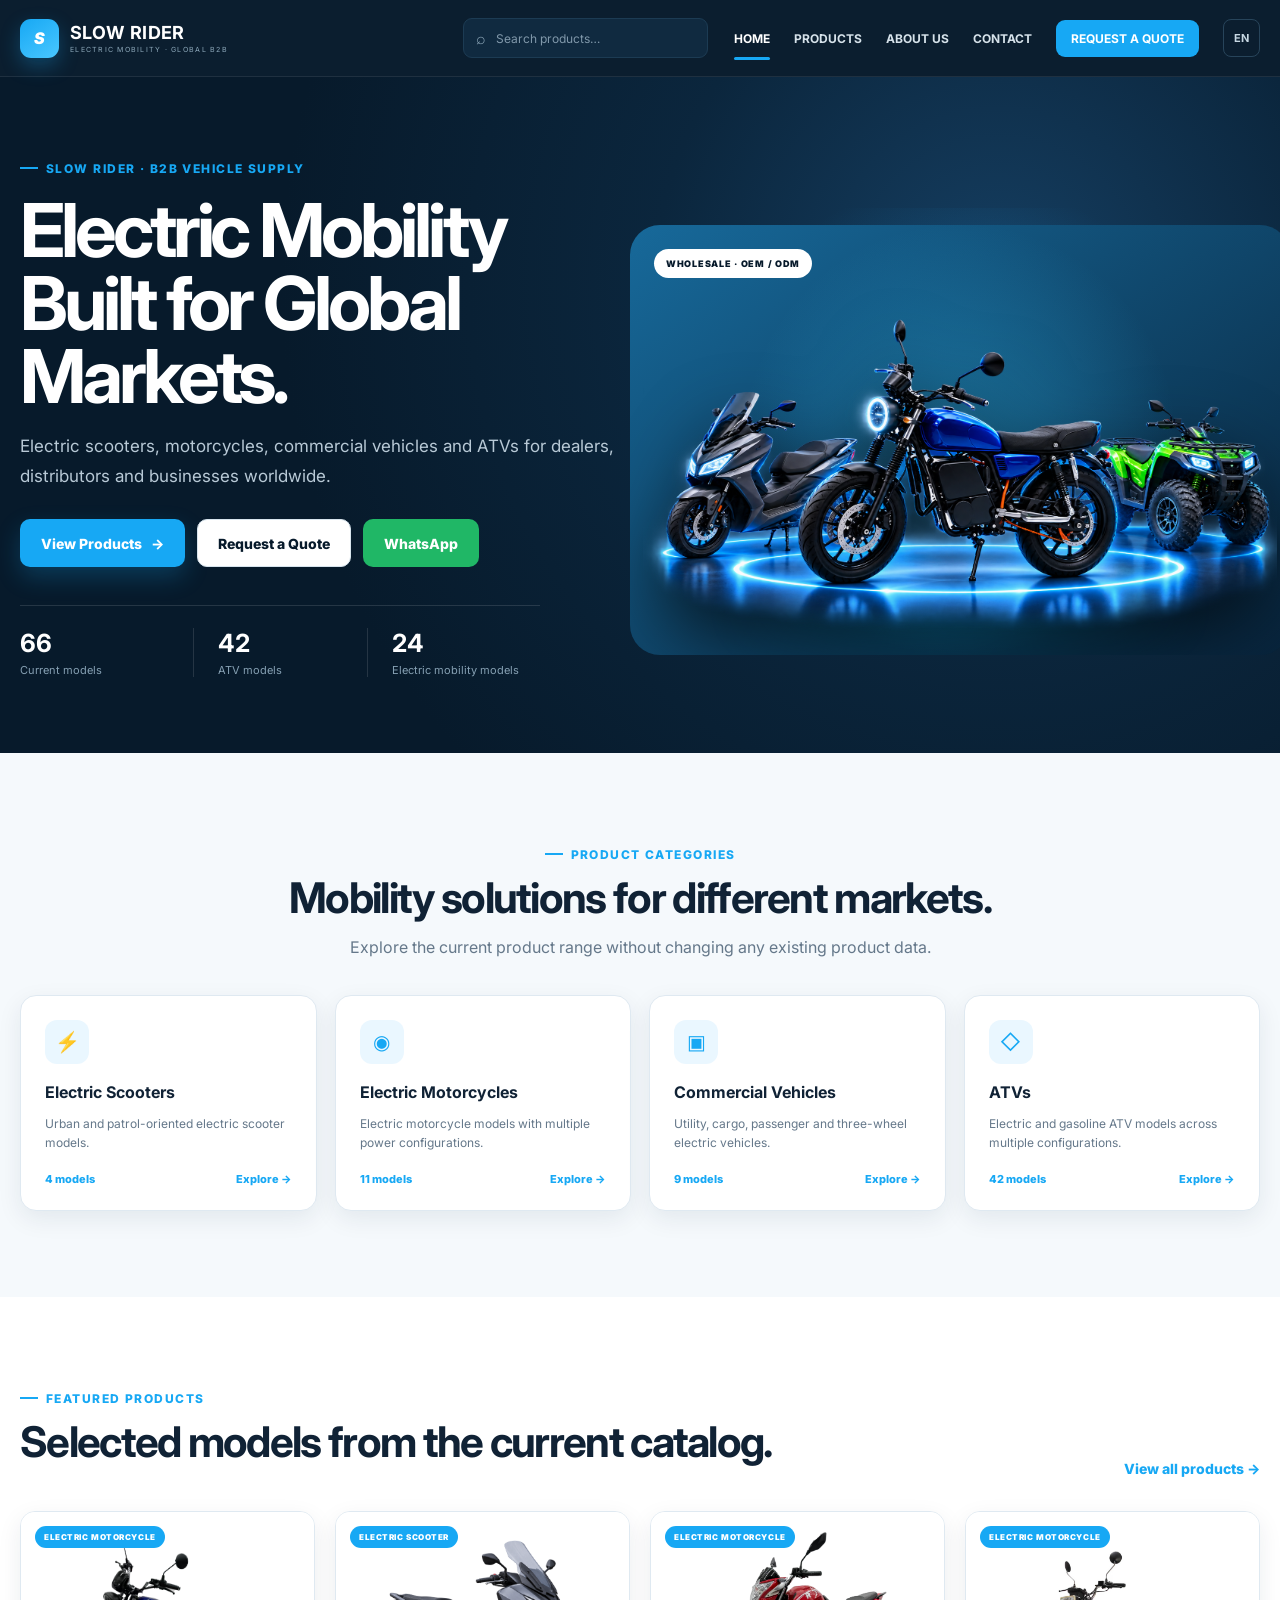
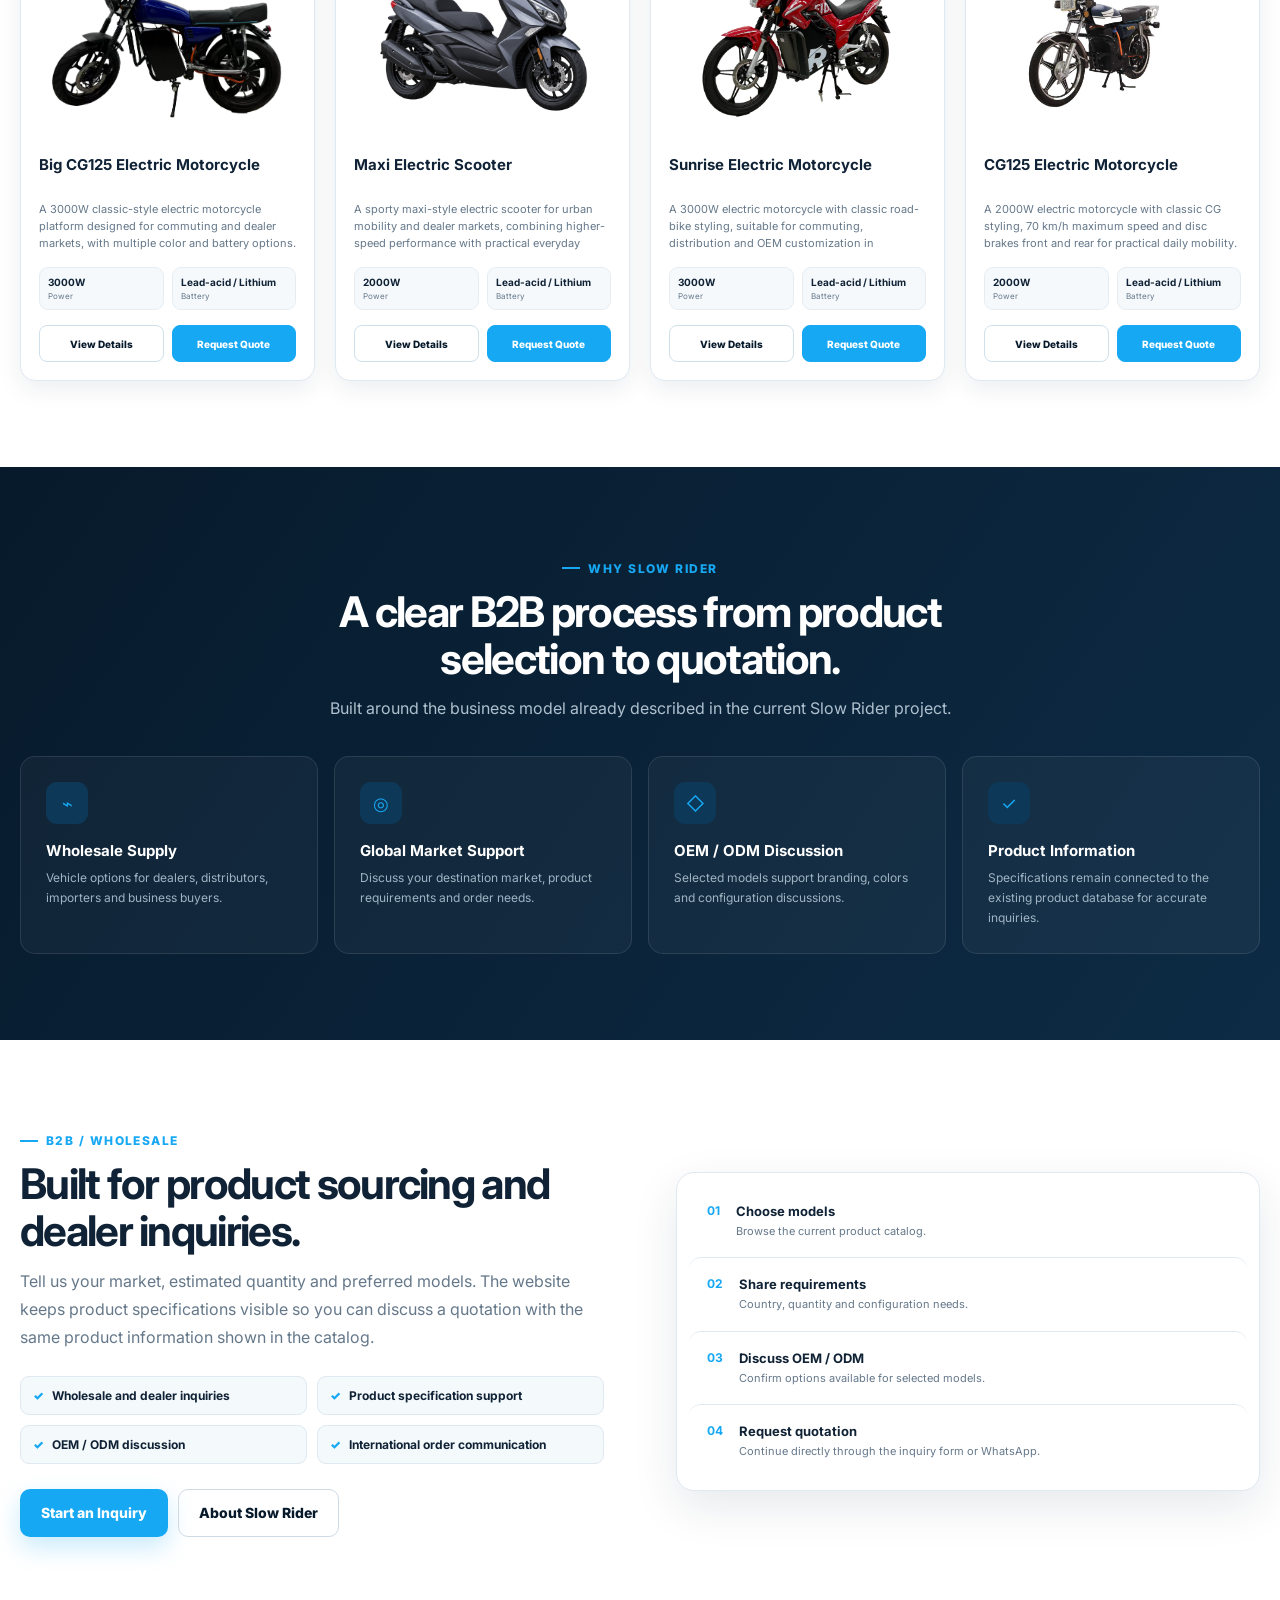
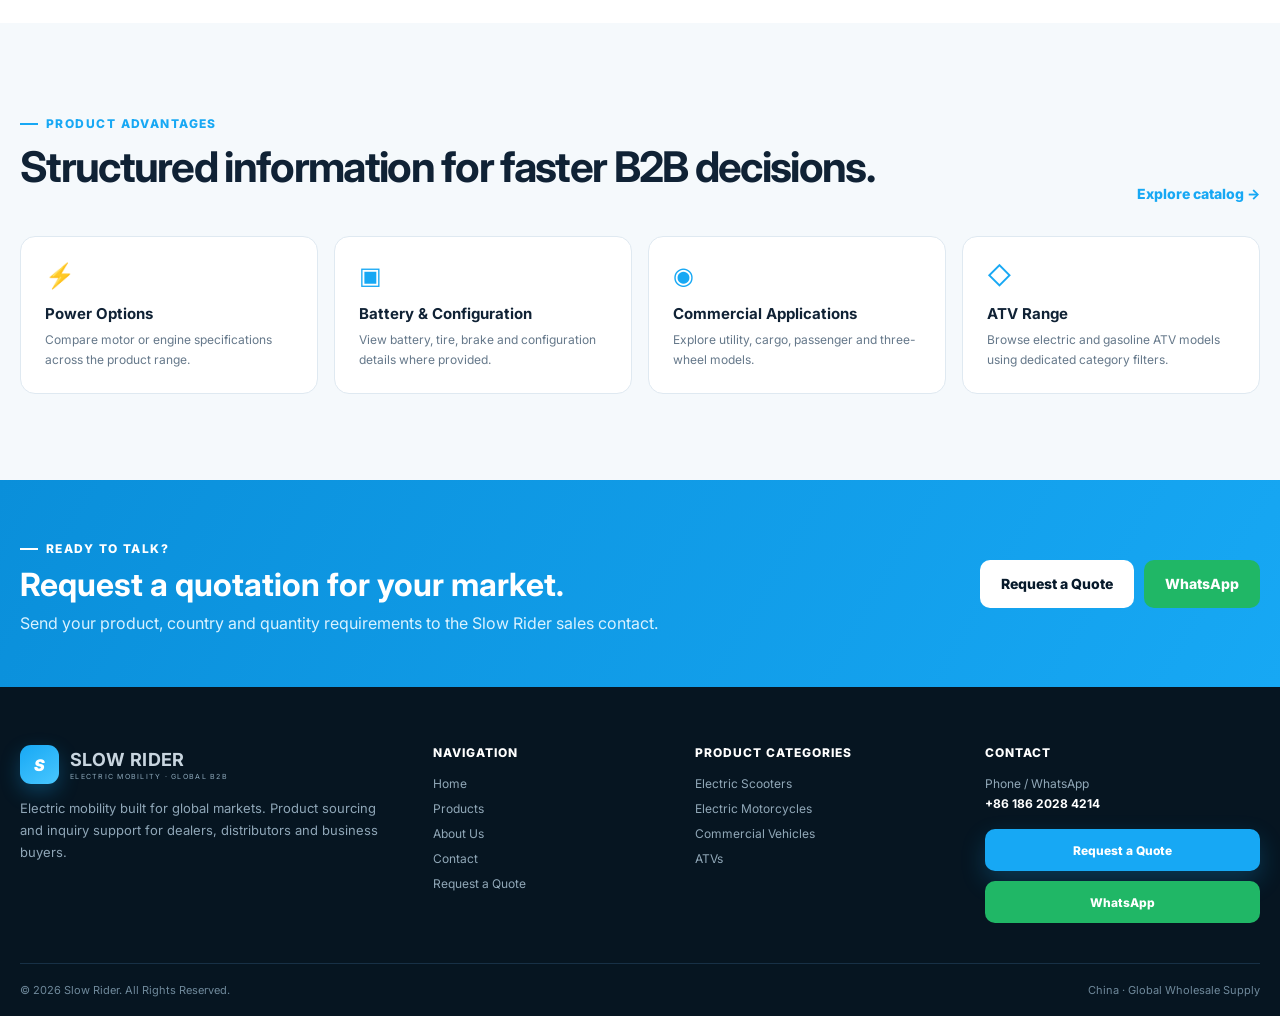
==== index.html @ cef6135d "Update stylesheet version in index.html" ====
<!DOCTYPE html>
<html lang="en">
<head>
<meta charset="UTF-8">
<meta name="viewport" content="width=device-width, initial-scale=1.0">
<meta name="theme-color" content="#071a2b">
<link rel="preconnect" href="https://fonts.googleapis.com">
<link rel="preconnect" href="https://fonts.gstatic.com" crossorigin>
<link href="https://fonts.googleapis.com/css2?family=Inter:wght@400;500;600;700;800&display=swap" rel="stylesheet">
<link rel="stylesheet" href="style.css?v=36">
<title>Slow Rider | Electric Mobility Built for Global Markets</title>
<meta name="description" content="Slow Rider electric scooters, motorcycles, commercial vehicles and ATVs for global B2B markets.">
</head>
<body data-page="home">
<div id="siteHeader"></div>

<main>
  <section class="hero-home">
    <div class="container hero-home-grid">
      <div class="hero-copy">
        <span class="eyebrow">SLOW RIDER · B2B VEHICLE SUPPLY</span>
        <h1>Electric Mobility<br><span>Built for Global Markets.</span></h1>
        <p>Electric scooters, motorcycles, commercial vehicles and ATVs for dealers, distributors and businesses worldwide.</p>
        <div class="hero-actions">
          <a class="btn btn-primary" href="products.html">View Products <span>→</span></a>
          <a class="btn btn-secondary" href="quote.html">Request a Quote</a>
          <a class="btn btn-whatsapp" href="https://wa.me/8618620284214?text=Hello%20Slow%20Rider%2C%20I%20would%20like%20more%20information." target="_blank" rel="noopener">WhatsApp</a>
        </div>
        <div class="hero-proof">
          <div><strong id="homeProductCount">66</strong><span>Current models</span></div>
          <div><strong id="homeAtvCount">42</strong><span>ATV models</span></div>
          <div><strong id="homeElectricCount">24</strong><span>Electric mobility models</span></div>
        </div>
      </div>

      <div class="hero-visual" aria-label="Slow Rider electric mobility vehicles">
        <div class="hero-glow"></div>
        <div class="hero-showcase">
          <div class="hero-map" aria-hidden="true"></div>
          <span class="visual-badge">WHOLESALE · OEM / ODM</span>
          <div class="hero-floor-glow" aria-hidden="true"></div>
          <div class="hero-ring" aria-hidden="true"></div>
          <img class="hero-composite" src="showroom-vehicles.png" alt="Slow Rider vehicles showroom">
        </div>
        
      </div>
    </div>
  </section>

  <section class="section section-soft">
    <div class="container">
      <div class="section-head centered">
        <span class="eyebrow">PRODUCT CATEGORIES</span>
        <h2>Mobility solutions for different markets.</h2>
        <p>Explore the current product range without changing any existing product data.</p>
      </div>
      <div class="category-showcase" id="homeCategories"></div>
    </div>
  </section>

  <section class="section">
    <div class="container">
      <div class="section-head split">
        <div><span class="eyebrow">FEATURED PRODUCTS</span><h2>Selected models from the current catalog.</h2></div>
        <a class="text-link" href="products.html">View all products →</a>
      </div>
      <div class="product-grid home-product-grid" id="featuredProducts"></div>
    </div>
  </section>

  <section class="section section-navy">
    <div class="container">
      <div class="section-head inverse centered">
        <span class="eyebrow">WHY SLOW RIDER</span>
        <h2>A clear B2B process from product selection to quotation.</h2>
        <p>Built around the business model already described in the current Slow Rider project.</p>
      </div>
      <div class="advantage-grid">
        <article><span class="icon-tile">⌁</span><h3>Wholesale Supply</h3><p>Vehicle options for dealers, distributors, importers and business buyers.</p></article>
        <article><span class="icon-tile">◎</span><h3>Global Market Support</h3><p>Discuss your destination market, product requirements and order needs.</p></article>
        <article><span class="icon-tile">◇</span><h3>OEM / ODM Discussion</h3><p>Selected models support branding, colors and configuration discussions.</p></article>
        <article><span class="icon-tile">✓</span><h3>Product Information</h3><p>Specifications remain connected to the existing product database for accurate inquiries.</p></article>
      </div>
    </div>
  </section>

  <section class="section">
    <div class="container b2b-split">
      <div>
        <span class="eyebrow">B2B / WHOLESALE</span>
        <h2>Built for product sourcing and dealer inquiries.</h2>
        <p>Tell us your market, estimated quantity and preferred models. The website keeps product specifications visible so you can discuss a quotation with the same product information shown in the catalog.</p>
        <div class="check-list">
          <span>Wholesale and dealer inquiries</span><span>Product specification support</span><span>OEM / ODM discussion</span><span>International order communication</span>
        </div>
        <div class="inline-actions"><a class="btn btn-primary" href="quote.html">Start an Inquiry</a><a class="btn btn-ghost" href="about.html">About Slow Rider</a></div>
      </div>
      <div class="process-panel">
        <div class="process-row"><b>01</b><div><strong>Choose models</strong><span>Browse the current product catalog.</span></div></div>
        <div class="process-row"><b>02</b><div><strong>Share requirements</strong><span>Country, quantity and configuration needs.</span></div></div>
        <div class="process-row"><b>03</b><div><strong>Discuss OEM / ODM</strong><span>Confirm options available for selected models.</span></div></div>
        <div class="process-row"><b>04</b><div><strong>Request quotation</strong><span>Continue directly through the inquiry form or WhatsApp.</span></div></div>
      </div>
    </div>
  </section>

  <section class="section section-soft">
    <div class="container">
      <div class="section-head split">
        <div><span class="eyebrow">PRODUCT ADVANTAGES</span><h2>Structured information for faster B2B decisions.</h2></div>
        <a class="text-link" href="products.html">Explore catalog →</a>
      </div>
      <div class="feature-card-grid">
        <article><span>⚡</span><h3>Power Options</h3><p>Compare motor or engine specifications across the product range.</p></article>
        <article><span>▣</span><h3>Battery & Configuration</h3><p>View battery, tire, brake and configuration details where provided.</p></article>
        <article><span>◉</span><h3>Commercial Applications</h3><p>Explore utility, cargo, passenger and three-wheel models.</p></article>
        <article><span>◇</span><h3>ATV Range</h3><p>Browse electric and gasoline ATV models using dedicated category filters.</p></article>
      </div>
    </div>
  </section>

  <section class="cta-band">
    <div class="container cta-band-inner">
      <div><span class="eyebrow">READY TO TALK?</span><h2>Request a quotation for your market.</h2><p>Send your product, country and quantity requirements to the Slow Rider sales contact.</p></div>
      <div class="cta-actions"><a class="btn btn-light" href="quote.html">Request a Quote</a><a class="btn btn-whatsapp" href="https://wa.me/8618620284214" target="_blank" rel="noopener">WhatsApp</a></div>
    </div>
  </section>
</main>
<div id="siteFooter"></div>
<script src="script.js?v=13"></script>
</body>
</html>
---- style.css ----
:root{
  --navy:#071a2b;--navy-2:#0b243a;--navy-3:#102e48;--blue:#17a8f4;--blue-2:#0b8fd8;--blue-soft:#eaf7ff;
  --text:#102235;--muted:#65788a;--line:#dfe9f1;--soft:#f5f9fc;--white:#fff;--green:#20b766;
  --shadow:0 16px 45px rgba(10,39,62,.10);--shadow-sm:0 8px 24px rgba(10,39,62,.08);--radius:18px;--container:1240px;
}
*{box-sizing:border-box}html{scroll-behavior:smooth}body{margin:0;font-family:Inter,Arial,sans-serif;color:var(--text);background:#fff;-webkit-font-smoothing:antialiased}body.menu-open{overflow:hidden}img{max-width:100%;display:block}a{text-decoration:none;color:inherit}button,input,select,textarea{font:inherit}button{cursor:pointer}.container{width:min(var(--container),calc(100% - 40px));margin:auto}.eyebrow{display:inline-flex;align-items:center;gap:8px;color:var(--blue);font-size:12px;font-weight:800;letter-spacing:.12em;text-transform:uppercase}.eyebrow:before{content:"";width:18px;height:2px;background:currentColor}.section{padding:86px 0}.section-soft{background:var(--soft)}.section-navy{background:linear-gradient(125deg,var(--navy),#0d2b45);color:#fff}.section-head{margin-bottom:34px}.section-head.centered{text-align:center;max-width:760px;margin-left:auto;margin-right:auto}.section-head.split{display:flex;justify-content:space-between;align-items:end;gap:24px}.section-head h2,.story-grid h2,.b2b-split h2{font-size:clamp(30px,3.3vw,48px);line-height:1.12;letter-spacing:-.04em;margin:12px 0}.section-head p,.story-grid p,.b2b-split p{color:var(--muted);font-size:16px;line-height:1.75;margin:0}.inverse p,.inverse-copy p{color:#afc1cf}.text-link{font-size:14px;font-weight:800;color:var(--blue);white-space:nowrap}.text-link:hover{color:var(--blue-2)}
.btn{min-height:48px;display:inline-flex;align-items:center;justify-content:center;gap:9px;border:1px solid transparent;border-radius:10px;padding:0 20px;font-size:14px;font-weight:800;transition:.2s ease}.btn:hover{transform:translateY(-1px)}.btn-primary{background:var(--blue);color:#fff;box-shadow:0 10px 24px rgba(23,168,244,.23)}.btn-primary:hover{background:var(--blue-2)}.btn-secondary{background:#fff;color:var(--navy);border-color:#d7e4ed}.btn-secondary:hover,.btn-ghost:hover{border-color:var(--blue);color:var(--blue)}.btn-ghost{background:transparent;border-color:#cedae4;color:var(--navy)}.btn-whatsapp{background:var(--green);color:#fff}.btn-light{background:#fff;color:var(--navy)}.full-btn{width:100%;margin-top:24px}
/* shared header */
.site-header{position:sticky;top:0;z-index:1000;background:rgba(7,26,43,.98);color:#fff;border-bottom:1px solid rgba(255,255,255,.08);backdrop-filter:blur(12px)}.header-inner{height:76px;display:flex;align-items:center;gap:26px}.brand{display:flex;align-items:center;gap:11px;flex-shrink:0}.brand-mark{width:39px;height:39px;border-radius:11px;background:linear-gradient(145deg,var(--blue),#49c7ff);display:grid;place-items:center;color:#fff;font-weight:900;font-style:italic;box-shadow:0 8px 20px rgba(23,168,244,.28)}.brand-copy{display:flex;flex-direction:column}.brand-copy strong{font-size:18px;letter-spacing:.02em}.brand-copy small{font-size:7px;letter-spacing:.18em;color:#8da8ba;margin-top:2px}.header-search{margin-left:auto;width:245px;height:40px;display:flex;align-items:center;background:#102a40;border:1px solid #1c3b53;border-radius:9px;overflow:hidden}.header-search span{padding-left:12px;color:#8aa4b6}.header-search input{min-width:0;flex:1;border:0;outline:0;background:transparent;color:#fff;padding:0 10px;font-size:12px}.header-search input::placeholder{color:#8098aa}.main-nav{display:flex;align-items:center;gap:24px}.main-nav>a{font-size:12px;font-weight:700;color:#d6e2ea;position:relative;padding:29px 0}.main-nav>a:hover,.main-nav>a.active{color:#fff}.main-nav>a.active:after{content:"";position:absolute;height:3px;border-radius:3px;background:var(--blue);left:0;right:0;bottom:15px}.nav-quote{padding:11px 15px!important;background:var(--blue);color:#fff!important;border-radius:9px}.nav-quote:after{display:none!important}.language-button{height:38px;border:1px solid #27445a;background:transparent;color:#c7d8e3;border-radius:8px;padding:0 10px;font-size:11px;font-weight:700}.menu-toggle{display:none;width:42px;height:42px;border:1px solid #27445a;background:#0c2740;color:#fff;border-radius:9px;font-size:22px}
/* footer */
.site-footer{background:#061521;color:#c8d5df}.footer-main{padding:58px 0 40px;display:grid;grid-template-columns:1.35fr .8fr .9fr 1fr;gap:42px}.footer-brand p{color:#8fa6b7;line-height:1.7;max-width:360px;font-size:13px}.footer-title{font-size:12px;color:#fff;font-weight:800;text-transform:uppercase;letter-spacing:.08em;margin:0 0 16px}.footer-links{display:grid;gap:10px}.footer-links a,.footer-contact p{font-size:12px;color:#91a8b8;margin:0}.footer-links a:hover{color:var(--blue)}.footer-actions{display:grid;gap:10px;margin-top:18px}.footer-actions .btn{min-height:42px;font-size:12px}.footer-bottom{border-top:1px solid #173046;padding:19px 0;display:flex;justify-content:space-between;gap:20px;color:#6f899b;font-size:11px}
/* home hero */
.hero-home{background:radial-gradient(circle at 78% 30%,#153e61 0,#0b263d 31%,var(--navy) 65%);color:#fff;min-height:640px;display:flex;align-items:center;overflow:hidden}.hero-home-grid{display:grid;grid-template-columns:1.02fr .98fr;align-items:center;gap:52px;padding:76px 0}.hero-copy h1{font-size:clamp(48px,5.8vw,76px);line-height:.99;letter-spacing:-.055em;margin:18px 0}.hero-copy h1 span{color:#fff}.hero-copy p{max-width:650px;color:#b8c9d6;font-size:17px;line-height:1.75}.hero-actions{display:flex;gap:12px;flex-wrap:wrap;margin-top:28px}.hero-proof{display:grid;grid-template-columns:repeat(3,1fr);max-width:520px;margin-top:38px;border-top:1px solid rgba(255,255,255,.12);padding-top:22px}.hero-proof div+div{border-left:1px solid rgba(255,255,255,.12);padding-left:24px}.hero-proof strong{display:block;font-size:25px}.hero-proof span{display:block;color:#86a0b3;font-size:11px;margin-top:5px}.hero-visual{
    position:relative !important;
    min-height:460px !important;
    width:110% !important;
    margin-left:-5% !important;
}.hero-glow{position:absolute;inset:5% 0 0;background:radial-gradient(circle,rgba(23,168,244,.32),transparent 63%)}.hero-stage{position:absolute;inset:0;border:1px solid rgba(255,255,255,.1);border-radius:26px;background:linear-gradient(145deg,rgba(255,255,255,.08),rgba(255,255,255,.02));overflow:hidden;box-shadow:0 35px 80px rgba(0,0,0,.22)}.hero-stage:after{content:"";position:absolute;left:8%;right:8%;bottom:9%;height:1px;background:linear-gradient(90deg,transparent,#51c7ff,transparent)}.visual-badge{position:absolute;left:24px;top:24px;background:#fff;color:var(--navy);border-radius:30px;padding:9px 12px;font-size:9px;font-weight:900;letter-spacing:.08em;z-index:4}.hero-bike{position:absolute;object-fit:contain;filter:drop-shadow(0 20px 22px rgba(0,0,0,.34))}.hero-bike-main{width:73%;height:70%;left:14%;top:17%;z-index:3}.hero-bike-left{width:36%;height:39%;left:-4%;bottom:3%;z-index:2;opacity:.94}.hero-bike-right{width:37%;height:37%;right:-3%;bottom:6%;z-index:2;opacity:.94}
.category-showcase{display:grid;grid-template-columns:repeat(4,1fr);gap:18px}.category-showcase article{background:#fff;border:1px solid var(--line);border-radius:16px;padding:24px;box-shadow:var(--shadow-sm);transition:.2s}.category-showcase article:hover{transform:translateY(-4px);border-color:#b8dcf2}.category-icon{width:44px;height:44px;display:grid;place-items:center;border-radius:12px;background:var(--blue-soft);color:var(--blue);font-size:20px}.category-showcase h3{font-size:16px;margin:18px 0 7px}.category-showcase p{color:var(--muted);font-size:12px;line-height:1.6;min-height:40px}.category-meta{display:flex;justify-content:space-between;align-items:center;margin-top:18px;font-size:11px;font-weight:800;color:var(--blue)}
.product-grid{display:grid;grid-template-columns:repeat(4,minmax(0,1fr));gap:20px}.product-card{min-width:0;background:#fff;border:1px solid var(--line);border-radius:15px;overflow:hidden;box-shadow:var(--shadow-sm);transition:.22s ease}.product-card:hover{transform:translateY(-4px);box-shadow:var(--shadow)}.product-card-media{height:225px;background:#ffffff !important;display:flex;align-items:center;justify-content:center;position:relative;padding:16px;overflow:hidden}.product-card-media img{width:100%;height:100%;object-fit:contain}.product-badge{position:absolute;left:14px;top:14px;background:var(--blue);color:#fff;border-radius:18px;padding:6px 9px;font-size:8px;font-weight:900;text-transform:uppercase;letter-spacing:.07em}.product-card-body{padding:18px}.product-card-body h3{font-size:15px;line-height:1.3;margin:0 0 7px;min-height:39px}.product-card-body>p{font-size:11px;color:var(--muted);line-height:1.55;height:51px;overflow:hidden;margin:0}.quick-spec-row{display:grid;grid-template-columns:1fr 1fr;gap:8px;margin:15px 0}.quick-spec{background:var(--soft);border:1px solid #e5edf3;border-radius:9px;padding:8px}.quick-spec strong{font-size:10px;display:block;white-space:nowrap;overflow:hidden;text-overflow:ellipsis}.quick-spec span{font-size:8px;color:var(--muted);display:block;margin-top:3px}.card-actions{display:grid;grid-template-columns:1fr 1fr;gap:8px}.card-actions a,.card-actions button{min-height:37px;border-radius:8px;font-size:10px;font-weight:800;display:flex;align-items:center;justify-content:center;border:1px solid #cfe0eb;background:#fff;color:var(--navy)}.card-actions .primary-card{background:var(--blue);color:#fff;border-color:var(--blue)}
.advantage-grid{display:grid;grid-template-columns:repeat(4,1fr);gap:16px}.advantage-grid article{border:1px solid rgba(255,255,255,.10);background:rgba(255,255,255,.04);border-radius:15px;padding:25px}.icon-tile{width:42px;height:42px;display:grid;place-items:center;border-radius:11px;background:#0e3858;color:var(--blue);font-size:18px}.advantage-grid h3{font-size:15px;margin:17px 0 8px}.advantage-grid p{font-size:12px;color:#9fb4c3;line-height:1.65;margin:0}.b2b-split{display:grid;grid-template-columns:1fr 1fr;gap:72px;align-items:center}.check-list{display:grid;grid-template-columns:1fr 1fr;gap:10px;margin:25px 0}.check-list span{font-size:12px;font-weight:700;padding:11px 12px;border-radius:9px;background:#f4f9fc;border:1px solid var(--line)}.check-list span:before{content:"✓";color:var(--blue);font-weight:900;margin-right:8px}.inline-actions{display:flex;gap:10px;margin-top:24px}.process-panel{border:1px solid var(--line);background:#fff;border-radius:18px;padding:12px;box-shadow:var(--shadow)}.process-row{display:flex;gap:16px;padding:18px;border-radius:12px}.process-row+.process-row{border-top:1px solid var(--line)}.process-row b{color:var(--blue);font-size:12px}.process-row strong,.process-row span{display:block}.process-row strong{font-size:13px}.process-row span{font-size:11px;color:var(--muted);margin-top:4px;line-height:1.5}.feature-card-grid{display:grid;grid-template-columns:repeat(4,1fr);gap:16px}.feature-card-grid article{background:#fff;border:1px solid var(--line);border-radius:15px;padding:24px}.feature-card-grid article>span{color:var(--blue);font-size:24px}.feature-card-grid h3{font-size:15px;margin:14px 0 7px}.feature-card-grid p{font-size:12px;color:var(--muted);line-height:1.6;margin:0}.cta-band{background:linear-gradient(120deg,#0a8fda,var(--blue));color:#fff;padding:54px 0}.cta-band-inner{display:flex;align-items:center;justify-content:space-between;gap:36px}.cta-band h2{font-size:32px;margin:9px 0}.cta-band p{margin:0;color:#d9f2ff}.cta-band .eyebrow{color:#fff}.cta-actions{display:flex;gap:10px;flex-shrink:0}
/* page hero */
.page-hero{background:linear-gradient(125deg,var(--navy),#0e3150);color:#fff;padding:90px 0 84px}.page-hero.compact-hero{padding:62px 0}.page-hero-copy{max-width:830px}.page-hero h1{font-size:clamp(40px,5vw,64px);line-height:1.05;letter-spacing:-.045em;margin:14px 0 18px}.page-hero p{font-size:17px;line-height:1.75;color:#b2c5d3;max-width:760px;margin:0}.page-hero-grid{display:flex;justify-content:space-between;align-items:center;gap:40px}.hero-mini-card{min-width:190px;border:1px solid rgba(255,255,255,.12);background:rgba(255,255,255,.05);border-radius:16px;padding:22px}.hero-mini-card strong{font-size:38px;display:block}.hero-mini-card span{font-size:11px;color:#92aabd}
/* catalog */
.catalog-area{padding:32px 0 82px;background:#fff}.catalog-toolbar{display:flex;align-items:center;gap:16px;position:sticky;top:76px;z-index:40;background:rgba(255,255,255,.96);backdrop-filter:blur(10px);padding-top:12px;padding-bottom:12px;border-bottom:1px solid #edf2f6}.filter-scroll{display:flex;gap:8px;overflow:auto;scrollbar-width:none;flex:1}.filter-scroll::-webkit-scrollbar{display:none}.filter-chip{white-space:nowrap;border:1px solid #d7e4ed;background:#fff;color:#52687a;border-radius:22px;padding:9px 13px;font-size:10px;font-weight:800}.filter-chip.active,.filter-chip:hover{background:var(--blue);border-color:var(--blue);color:#fff}.filter-chip b{margin-left:5px;font-size:9px}.catalog-search-wrap{width:320px;height:42px;display:flex;align-items:center;border:1px solid #d4e1ea;border-radius:10px;background:#f9fbfd}.catalog-search-wrap>span{padding-left:12px;color:#8ca2b1}.catalog-search-wrap input{border:0;outline:0;background:transparent;flex:1;min-width:0;padding:0 10px;font-size:11px}.catalog-search-wrap button{width:36px;height:100%;border:0;background:transparent;color:#7d91a0;font-size:20px}.catalog-status{display:flex;justify-content:space-between;align-items:center;padding-top:24px;padding-bottom:18px}.catalog-status strong{font-size:13px}.catalog-status span{font-size:11px;color:var(--muted)}.catalog-product-grid{grid-template-columns:repeat(4,minmax(0,1fr))}.empty-state{text-align:center;padding:70px 20px}.empty-state p{color:var(--muted)}
/* about */
.story-grid{display:grid;grid-template-columns:1fr .9fr;gap:70px;align-items:center}.story-visual{min-height:380px;border-radius:24px;background:linear-gradient(145deg,#eaf8ff,#d9eef8);display:grid;place-items:center;padding:30px}.story-card{width:min(380px,100%);background:var(--navy);color:#fff;border-radius:18px;padding:34px;box-shadow:0 25px 55px rgba(9,35,55,.22)}.story-card span,.story-card strong,.story-card small{display:block}.story-card span{color:var(--blue);font-size:12px;font-weight:900;letter-spacing:.12em}.story-card strong{font-size:29px;line-height:1.2;margin:16px 0}.story-card small{color:#91a9ba;line-height:1.5}.page-card-grid.three{display:grid;grid-template-columns:repeat(3,1fr);gap:18px}.info-card{border:1px solid var(--line);border-radius:16px;padding:25px;background:#fff;box-shadow:var(--shadow-sm)}.info-card>span{display:grid;place-items:center;width:43px;height:43px;background:var(--blue-soft);color:var(--blue);border-radius:12px}.info-card h3{font-size:16px;margin:16px 0 8px}.info-card p{font-size:12px;line-height:1.65;color:var(--muted);margin:0}.dark-panel{background:#0e2b43;border-color:#183d5b;box-shadow:none}.dark-panel .process-row+.process-row{border-color:#183d5b}.dark-panel .process-row span{color:#8faabd}.dark-panel .process-row strong{color:#fff}
/* forms */
.contact-layout,.quote-layout{display:grid;grid-template-columns:.78fr 1.22fr;gap:24px;align-items:start}.quote-layout{grid-template-columns:1.3fr .7fr}.contact-card,.form-card,.quote-help{border-radius:18px;padding:30px}.navy-card{background:linear-gradient(145deg,var(--navy),#0d3150);color:#fff}.navy-card h2{font-size:30px;margin:12px 0}.navy-card>p{font-size:13px;color:#adc1d0;line-height:1.7}.contact-detail{padding:17px 0;border-top:1px solid rgba(255,255,255,.10)}.contact-detail span,.contact-detail strong,.contact-detail a,.contact-detail small{display:block}.contact-detail span{font-size:9px;color:#7fa1b8;text-transform:uppercase;letter-spacing:.1em;margin-bottom:5px}.contact-detail a,.contact-detail strong{font-size:13px}.contact-detail small{font-size:10px;color:#8ea8ba;line-height:1.55;margin-top:6px}.form-card{background:#fff;border:1px solid var(--line);box-shadow:var(--shadow)}.form-heading{margin-bottom:24px}.form-heading h2{font-size:29px;margin:9px 0}.form-heading p{font-size:12px;color:var(--muted);line-height:1.6;margin:0}.form-grid{display:grid;grid-template-columns:1fr 1fr;gap:15px}.form-grid label{display:grid;gap:7px}.form-grid label.full{grid-column:1/-1}.form-grid label>span{font-size:11px;font-weight:800}.form-grid input,.form-grid select,.form-grid textarea{width:100%;border:1px solid #d3e0e9;border-radius:9px;background:#fbfdfe;outline:0;padding:12px 13px;font-size:12px;color:var(--text)}.form-grid input:focus,.form-grid select:focus,.form-grid textarea:focus{border-color:var(--blue);box-shadow:0 0 0 3px rgba(23,168,244,.10)}.form-grid textarea{min-height:135px;resize:vertical}.form-submit{margin-top:18px}.form-note{font-size:9px;color:#8496a4;margin:10px 0 0}.quote-help{background:#e9f6fd;border:1px solid #cfe8f6}.quote-help h3{font-size:24px;line-height:1.25;margin:12px 0}.quote-help ul{padding:0;margin:20px 0;list-style:none}.quote-help li{padding:11px 0;border-bottom:1px solid #cce4f1;font-size:11px}.quote-help li:before{content:"✓";color:var(--blue);font-weight:900;margin-right:8px}.quote-help-card{background:#fff;border-radius:12px;padding:18px;margin-top:20px}.quote-help-card strong{font-size:13px}.quote-help-card p{font-size:10px;color:var(--muted);line-height:1.6}.quote-help-card a{font-size:11px;font-weight:800;color:var(--blue)}
/* product detail page */
.product-loading{padding:100px 0;color:var(--muted)}.product-detail-shell{background:#fff}.product-breadcrumb{padding:22px 0;font-size:10px;color:#7d91a0}.product-breadcrumb a{color:#59758a}.product-breadcrumb span{padding:0 7px;color:#a6b4be}.product-top{display:grid;grid-template-columns:1.02fr .98fr;gap:38px;align-items:start;padding-bottom:38px}.product-gallery-main{height:510px;background:#f2f7fa;border:1px solid var(--line);border-radius:16px;position:relative;display:flex;align-items:center;justify-content:center;overflow:hidden}.product-gallery-main img{width:100%;height:100%;object-fit:contain;padding:18px}.detail-badge{position:absolute;left:15px;top:15px;background:var(--blue);color:#fff;border-radius:18px;padding:7px 10px;font-size:9px;font-weight:900;letter-spacing:.06em;text-transform:uppercase}.image-count{position:absolute;right:14px;bottom:14px;background:rgba(7,26,43,.8);color:#fff;border-radius:7px;padding:6px 9px;font-size:9px}.product-thumbs{display:grid;grid-template-columns:repeat(6,1fr);gap:8px;margin-top:9px}.product-thumb{height:74px;border:1px solid var(--line);background:#f7fafc;border-radius:8px;display:flex;align-items:center;justify-content:center;overflow:hidden}.product-thumb.active{border:2px solid var(--blue)}.product-thumb img{width:100%;height:100%;object-fit:contain}.product-thumb.placeholder{flex-direction:column;color:#95a6b2;text-align:center;padding:5px}.product-thumb.placeholder strong{font-size:8px}.product-thumb.placeholder small{font-size:6px;margin-top:3px}.product-info-panel{padding:6px 0}.detail-category-pill{display:inline-block;background:var(--blue-soft);color:var(--blue-2);border-radius:20px;padding:8px 11px;font-size:9px;font-weight:900;text-transform:uppercase;letter-spacing:.08em}.product-info-panel h1{font-size:clamp(34px,4.2vw,55px);line-height:1.05;letter-spacing:-.045em;margin:15px 0 9px}.product-tagline{font-size:15px;font-weight:700;color:#496579;margin:0 0 15px}.product-description{font-size:13px;line-height:1.75;color:var(--muted);margin:0}.detail-spec-cards{display:grid;grid-template-columns:repeat(4,1fr);gap:10px;margin:25px 0}.detail-spec-card{border:1px solid var(--line);border-radius:12px;padding:13px;background:#fff;min-width:0}.detail-spec-card .spec-icon{color:var(--blue);font-size:18px}.detail-spec-card strong{display:block;font-size:12px;margin-top:5px;white-space:nowrap;overflow:hidden;text-overflow:ellipsis}.detail-spec-card span{display:block;font-size:8px;color:var(--muted);margin-top:3px;text-transform:uppercase}.detail-options{display:grid;grid-template-columns:1fr 1fr;gap:12px;margin:20px 0}.option-box{border:1px solid var(--line);border-radius:11px;padding:14px}.option-box label{display:block;font-size:9px;font-weight:800;text-transform:uppercase;color:#6e8494;margin-bottom:8px}.color-row{display:flex;align-items:center;gap:7px;flex-wrap:wrap}.color-dot{width:18px;height:18px;border-radius:50%;border:2px solid #fff;box-shadow:0 0 0 1px #c8d4dd}.color-text{font-size:10px;color:#526a7b}.oem-line{display:flex;align-items:center;gap:8px;font-size:10px;font-weight:700}.oem-line .spec-icon{color:var(--blue)}.detail-actions{display:grid;grid-template-columns:1.3fr .9fr;gap:10px}.detail-actions .btn{min-height:51px}.support-row{display:grid;grid-template-columns:repeat(3,1fr);gap:8px;margin-top:17px}.support-row span{font-size:9px;color:#5f7484;display:flex;align-items:center;gap:5px}.support-row b{color:var(--blue)}.feature-strip{background:var(--navy);color:#fff;border-radius:14px;padding:16px;display:grid;grid-template-columns:repeat(4,1fr);gap:8px;margin:34px 0}.feature-strip article{padding:8px 13px;border-right:1px solid #244057}.feature-strip article:last-child{border-right:0}.feature-strip span{color:var(--blue);font-size:18px}.feature-strip strong{display:block;font-size:10px;margin:6px 0 3px}.feature-strip small{display:block;font-size:8px;color:#8faabd;line-height:1.45}.product-lower{display:grid;grid-template-columns:1fr 1fr .58fr;gap:14px;margin-bottom:42px}.lower-card{border:1px solid var(--line);border-radius:14px;background:#fff;padding:20px;min-width:0}.lower-card h2{font-size:18px;margin:0 0 14px}.spec-table{width:100%;border-collapse:collapse}.spec-table td{font-size:9px;padding:8px 7px;border-bottom:1px solid #edf2f5;vertical-align:top}.spec-table td:first-child{font-weight:700;color:#61798a;width:42%}.feature-list{list-style:none;padding:0;margin:0}.feature-list li{font-size:10px;padding:8px 0;border-bottom:1px solid #edf2f5;line-height:1.5}.feature-list li:before{content:"✓";display:inline-grid;place-items:center;width:17px;height:17px;background:var(--blue);color:#fff;border-radius:50%;font-size:8px;margin-right:7px}.promo-card{position:relative;overflow:hidden;background:linear-gradient(145deg,#0e4167,#06243a);color:#fff;min-height:285px}.promo-card img{position:absolute;inset:auto -15% -6% auto;width:95%;height:70%;object-fit:contain;opacity:.65}.promo-card div{position:relative;z-index:2}.promo-card .eyebrow{color:#7ad2ff}.promo-card h3{font-size:25px;line-height:1.02;margin:10px 0}.promo-card p{font-size:9px;color:#b2c6d5;line-height:1.5}.related-section{padding:38px 0 82px;background:var(--soft)}.related-head{display:flex;align-items:end;justify-content:space-between;gap:20px;margin-bottom:22px}.related-head h2{font-size:28px;margin:9px 0 0}
.image-failed{opacity:.2}
/* responsive */
@media(max-width:1100px){.header-search{display:none}.main-nav{gap:18px}.product-grid,.catalog-product-grid{grid-template-columns:repeat(3,1fr)}.category-showcase,.feature-card-grid,.advantage-grid{grid-template-columns:repeat(2,1fr)}.product-top{gap:24px}.product-lower{grid-template-columns:1fr 1fr}.promo-card{grid-column:1/-1;min-height:220px}.footer-main{grid-template-columns:1.2fr 1fr 1fr}.footer-main>div:last-child{grid-column:1/-1}.product-gallery-main{height:450px}}
@media(max-width:860px){.container{width:min(100% - 30px,var(--container))}.header-inner{height:68px}.menu-toggle{display:grid;place-items:center;margin-left:auto}.main-nav{display:none;position:fixed;left:0;right:0;top:68px;background:#071a2b;border-top:1px solid #17364d;padding:16px;flex-direction:column;align-items:stretch;gap:0;max-height:calc(100vh - 68px);overflow:auto}.main-nav.open{display:flex}.main-nav>a{padding:14px 8px;border-bottom:1px solid #17364d}.main-nav>a.active:after{display:none}.nav-quote{text-align:center;margin-top:9px}.language-button{margin-top:10px}.hero-home-grid,.story-grid,.b2b-split,.contact-layout,.quote-layout,.product-top{grid-template-columns:1fr}.hero-home-grid{padding:60px 0}.hero-home{min-height:auto}.hero-visual{min-height:410px}.hero-copy h1{font-size:55px}.page-hero{padding:70px 0}.page-hero-grid{align-items:flex-start}.catalog-toolbar{top:68px;display:block}.filter-scroll{padding-bottom:10px}.catalog-search-wrap{width:100%}.product-grid,.catalog-product-grid{grid-template-columns:repeat(2,1fr)}.page-card-grid.three{grid-template-columns:repeat(2,1fr)}.footer-main{grid-template-columns:1fr 1fr}.product-gallery-main{height:480px}.detail-spec-cards{grid-template-columns:repeat(2,1fr)}.product-lower{grid-template-columns:1fr}.promo-card{grid-column:auto}.feature-strip{grid-template-columns:1fr 1fr}.feature-strip article:nth-child(2){border-right:0}.feature-strip article:nth-child(-n+2){border-bottom:1px solid #244057}.product-thumbs{grid-template-columns:repeat(6,80px);overflow:auto;padding-bottom:4px}.section{padding:65px 0}}
@media(max-width:580px){.container{width:calc(100% - 24px)}.brand-copy small{display:none}.brand-copy strong{font-size:16px}.hero-home-grid{padding:46px 0}.hero-copy h1{font-size:43px}.hero-copy p{font-size:14px}.hero-actions,.inline-actions,.cta-actions{display:grid;grid-template-columns:1fr;width:100%}.hero-proof{grid-template-columns:1fr 1fr 1fr}.hero-proof div+div{padding-left:10px}.hero-proof span{font-size:8px}.hero-visual{min-height:330px}.visual-badge{left:14px;top:14px}.section{padding:52px 0}.section-head.split,.cta-band-inner,.page-hero-grid,.catalog-status,.related-head{display:block}.text-link{display:inline-block;margin-top:12px}.category-showcase,.feature-card-grid,.advantage-grid,.page-card-grid.three{grid-template-columns:1fr}.product-grid,.catalog-product-grid{grid-template-columns:1fr}.product-card-media{height:260px}.cta-actions{margin-top:20px}.page-hero{padding:55px 0}.page-hero h1{font-size:40px}.hero-mini-card{margin-top:25px;display:inline-block}.filter-scroll{margin:0 -12px;padding-left:12px;padding-right:12px}.catalog-status span{display:block;margin-top:5px}.footer-main{grid-template-columns:1fr}.footer-bottom{display:block;line-height:1.8}.product-gallery-main{height:340px}.detail-options,.detail-actions,.support-row{grid-template-columns:1fr}.detail-spec-cards{grid-template-columns:1fr 1fr}.feature-strip{grid-template-columns:1fr}.feature-strip article{border-right:0!important;border-bottom:1px solid #244057!important}.feature-strip article:last-child{border-bottom:0!important}.form-grid{grid-template-columns:1fr}.form-grid label.full{grid-column:auto}.contact-card,.form-card,.quote-help{padding:22px}.story-visual{min-height:300px}.story-card{padding:26px}.product-info-panel h1{font-size:36px}.product-thumbs{grid-template-columns:repeat(6,72px)}.related-section{padding-bottom:55px}}




/* =========================================
   FINAL SHOWROOM HERO FIX
   ========================================= */


/* hero layout */
.hero-home{
    overflow:hidden !important;
}


.hero-home-grid{
    grid-template-columns:1fr 1fr !important;
    gap:40px !important;
    align-items:center !important;
}


/* right showcase */

.hero-visual{

    position:relative !important;

    min-height:460px !important;

}


.hero-showcase{

    position:absolute !important;

    right:0 !important;

    top:40px !important;

    width:100% !important;

    height:430px !important;


    background:

    radial-gradient(
        circle at center,
        rgba(50,200,255,.35),
        transparent 55%
    ),

    linear-gradient(
        145deg,
        #17699a,
        #08243c
    ) !important;


    border-radius:30px !important;

    overflow:hidden !important;

}


/* badge */

.visual-badge{

    position:absolute !important;

    left:24px !important;

    top:24px !important;

    z-index:10 !important;

}



/* showroom PNG */

.hero-composite{

    position:absolute !important;

    width:96% !important;

    height:auto !important;

    left:2% !important;

    bottom:12px !important;

    z-index:5 !important;

    object-fit:contain !important;


    filter:

    drop-shadow(
        0 35px 35px rgba(0,0,0,.65)
    );

}



/* floor light */

.hero-showcase:after{

    content:"";

    position:absolute;

    left:15%;

    right:15%;

    bottom:10px;

    height:70px;


    background:

    radial-gradient(
        ellipse,
        rgba(0,190,255,.65),
        transparent 70%
    );


    filter:blur(25px);

    z-index:1;

}



.hero-visual{
    position:relative;
}

.hero-showcase{
    position:relative;
    overflow:hidden;
}

.hero-composite{
    width:100%;
    height:100%;
    object-fit:contain;
    display:block;
}


/* responsive */

@media(max-width:900px){

.hero-home-grid{

    grid-template-columns:1fr !important;

}


.hero-visual{

    height:450px !important;

}

}
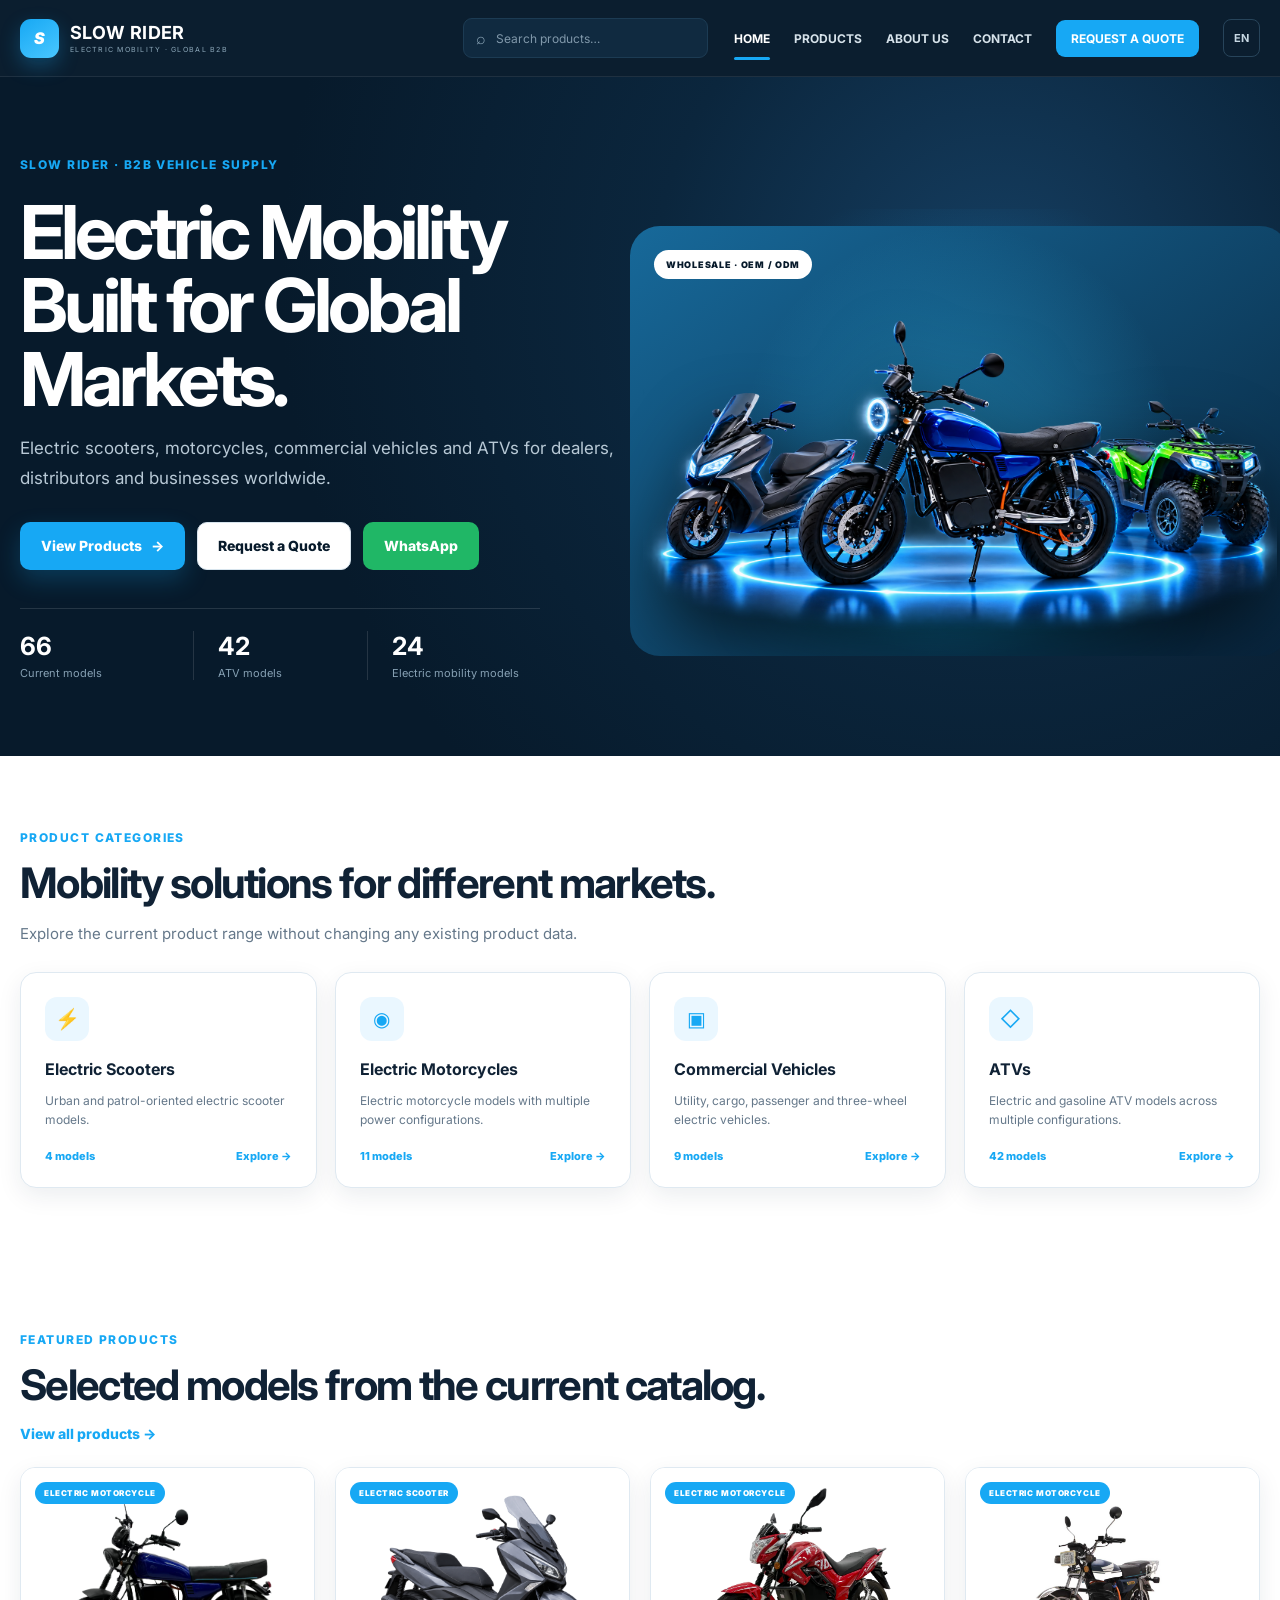
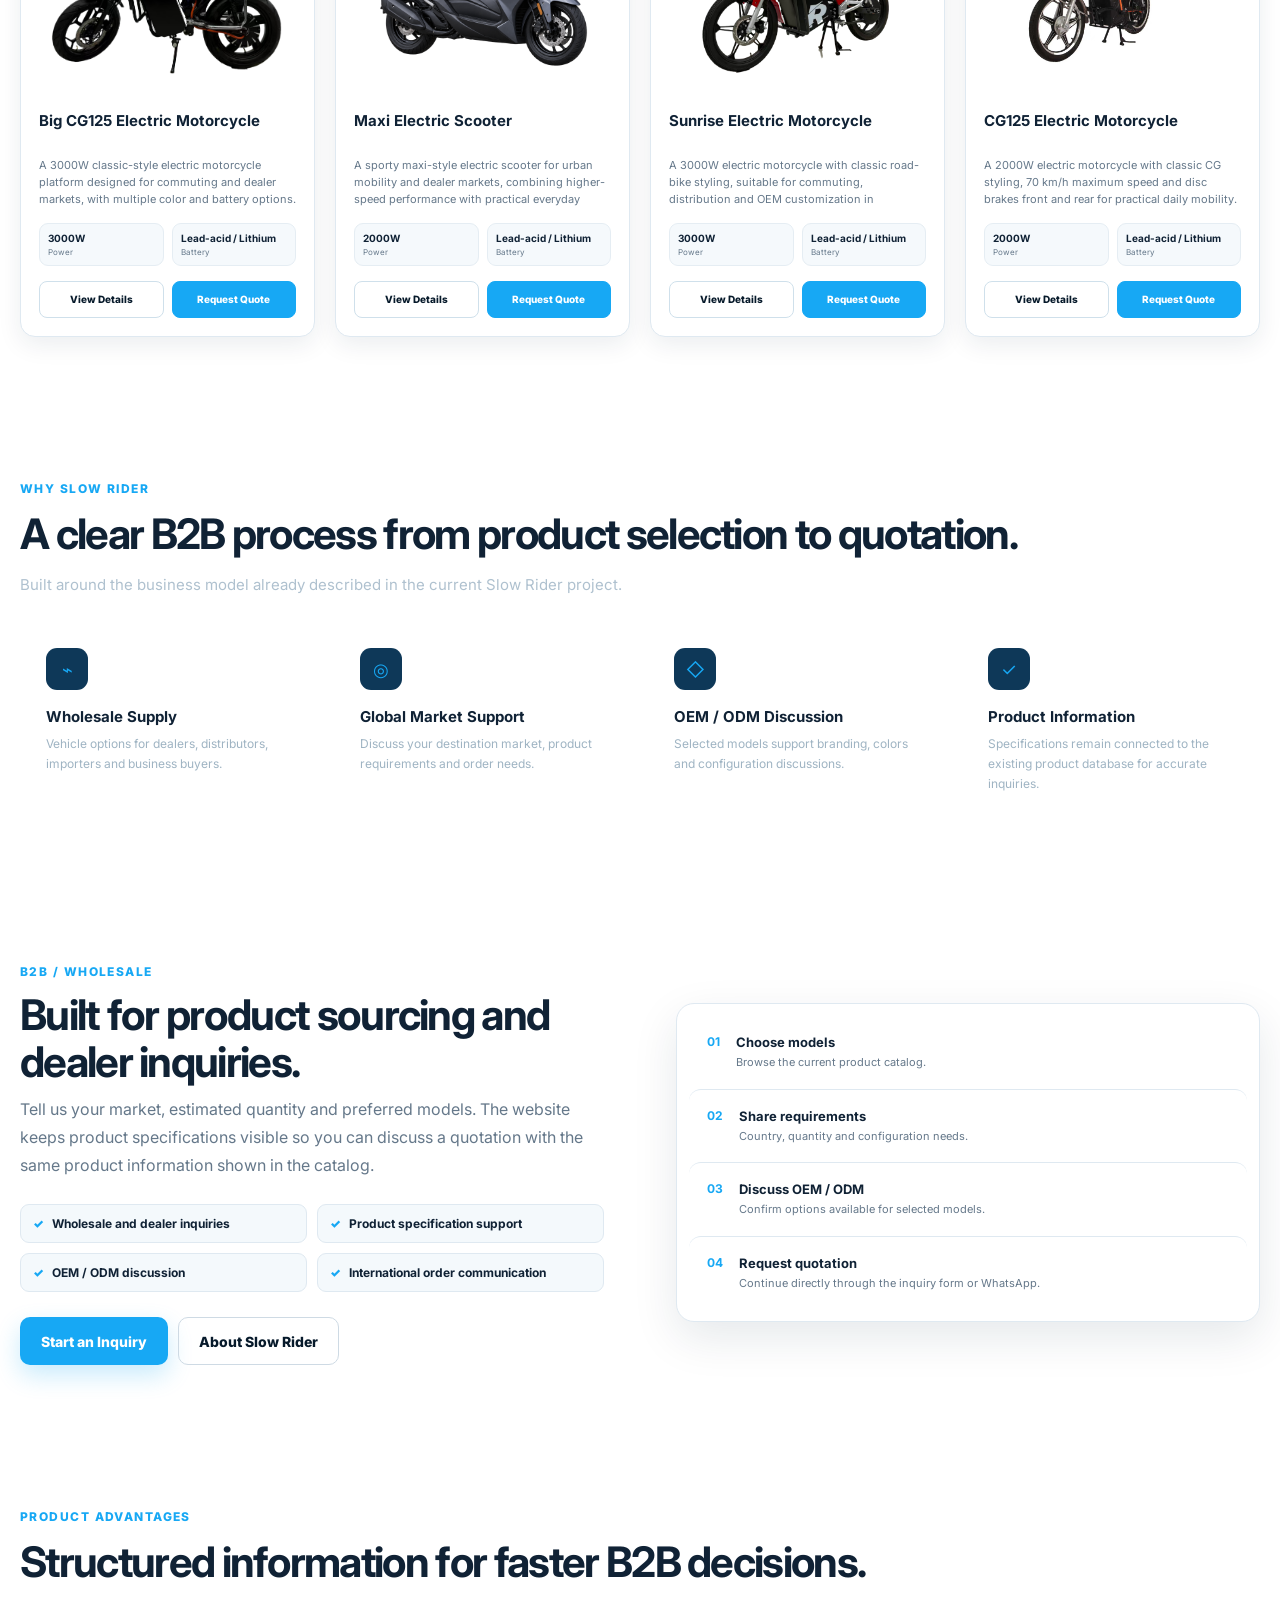
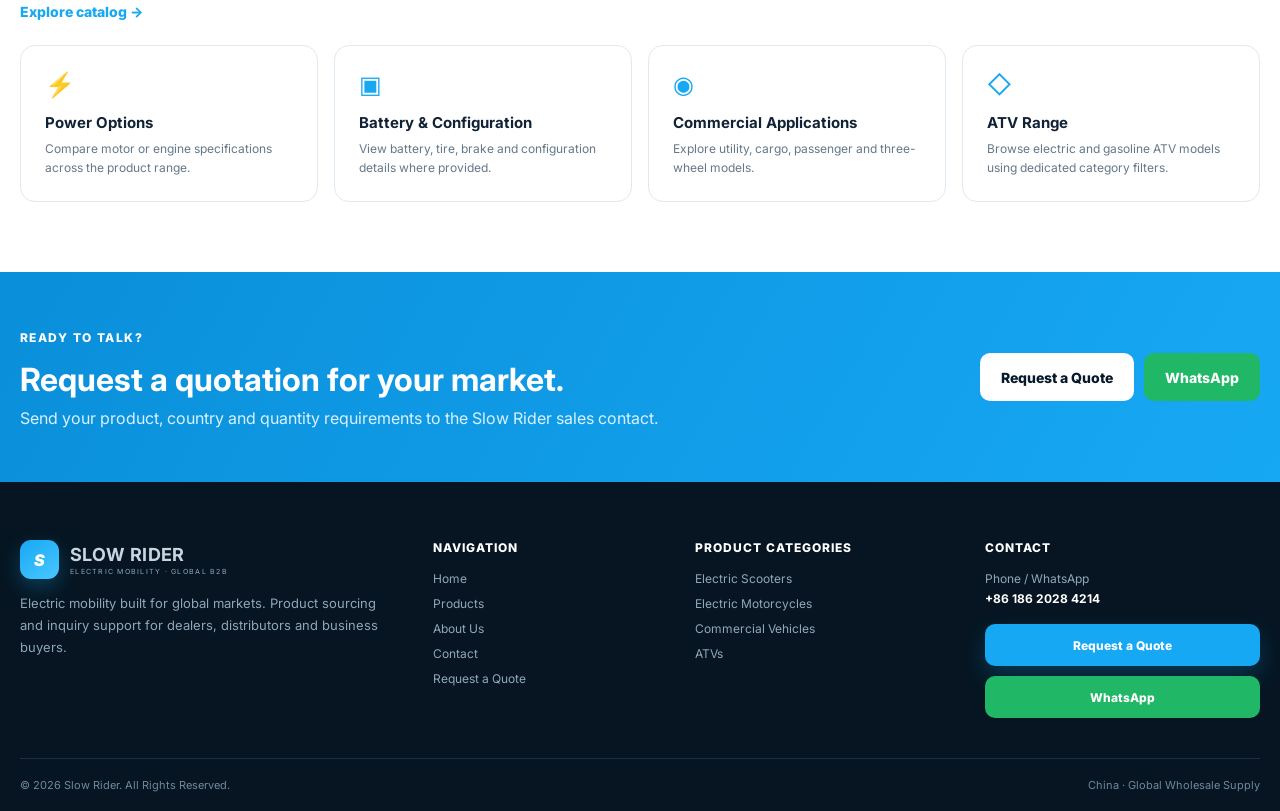
==== commit 8b1eb10d: "Update stylesheet version in index.html" ====
--- a/index.html
+++ b/index.html
@@ -7,7 +7,7 @@
 <link rel="preconnect" href="https://fonts.googleapis.com">
 <link rel="preconnect" href="https://fonts.gstatic.com" crossorigin>
 <link href="https://fonts.googleapis.com/css2?family=Inter:wght@400;500;600;700;800&display=swap" rel="stylesheet">
-<link rel="stylesheet" href="style.css?v=36">
+<link rel="stylesheet" href="style.css?v=37">
 <title>Slow Rider | Electric Mobility Built for Global Markets</title>
 <meta name="description" content="Slow Rider electric scooters, motorcycles, commercial vehicles and ATVs for global B2B markets.">
 </head>
--- a/style.css
+++ b/style.css
@@ -4,7 +4,34 @@
   --text:#102235;--muted:#65788a;--line:#dfe9f1;--soft:#f5f9fc;--white:#fff;--green:#20b766;
   --shadow:0 16px 45px rgba(10,39,62,.10);--shadow-sm:0 8px 24px rgba(10,39,62,.08);--radius:18px;--container:1240px;
 }
-*{box-sizing:border-box}html{scroll-behavior:smooth}body{margin:0;font-family:Inter,Arial,sans-serif;color:var(--text);background:#fff;-webkit-font-smoothing:antialiased}body.menu-open{overflow:hidden}img{max-width:100%;display:block}a{text-decoration:none;color:inherit}button,input,select,textarea{font:inherit}button{cursor:pointer}.container{width:min(var(--container),calc(100% - 40px));margin:auto}.eyebrow{display:inline-flex;align-items:center;gap:8px;color:var(--blue);font-size:12px;font-weight:800;letter-spacing:.12em;text-transform:uppercase}.eyebrow:before{content:"";width:18px;height:2px;background:currentColor}.section{padding:86px 0}.section-soft{background:var(--soft)}.section-navy{background:linear-gradient(125deg,var(--navy),#0d2b45);color:#fff}.section-head{margin-bottom:34px}.section-head.centered{text-align:center;max-width:760px;margin-left:auto;margin-right:auto}.section-head.split{display:flex;justify-content:space-between;align-items:end;gap:24px}.section-head h2,.story-grid h2,.b2b-split h2{font-size:clamp(30px,3.3vw,48px);line-height:1.12;letter-spacing:-.04em;margin:12px 0}.section-head p,.story-grid p,.b2b-split p{color:var(--muted);font-size:16px;line-height:1.75;margin:0}.inverse p,.inverse-copy p{color:#afc1cf}.text-link{font-size:14px;font-weight:800;color:var(--blue);white-space:nowrap}.text-link:hover{color:var(--blue-2)}
+*{box-sizing:border-box}html{scroll-behavior:smooth}body{margin:0;font-family:Inter,Arial,sans-serif;color:var(--text);background:#fff;-webkit-font-smoothing:antialiased}body.menu-open{overflow:hidden}img{max-width:100%;display:block}a{text-decoration:none;color:inherit}button,input,select,textarea{font:inherit}button{cursor:pointer}.container{width:min(var(--container),calc(100% - 40px));margin:auto}.eyebrow{display:inline-flex;align-items:center;gap:8px;color:var(--blue);font-size:12px;font-weight:800;letter-spacing:.12em;text-transform:uppercase}.eyebrow{
+    display:inline-flex;
+    align-items:center;
+    gap:8px;
+    color:var(--blue);
+    font-size:11px;
+    font-weight:800;
+    letter-spacing:.10em;
+    text-transform:uppercase;
+    margin-bottom:6px;
+}
+
+.section{
+    padding:70px 0;
+}
+
+.section-head{
+    margin-bottom:26px;
+}
+
+.section-head h2,
+.story-grid h2,
+.b2b-split h2{
+    font-size:clamp(30px,3.3vw,46px);
+    line-height:1.12;
+    letter-spacing:-.04em;
+    margin:6px 0 10px;
+}.section-head p,.story-grid p,.b2b-split p{color:var(--muted);font-size:16px;line-height:1.75;margin:0}.inverse p,.inverse-copy p{color:#afc1cf}.text-link{font-size:14px;font-weight:800;color:var(--blue);white-space:nowrap}.text-link:hover{color:var(--blue-2)}
 .btn{min-height:48px;display:inline-flex;align-items:center;justify-content:center;gap:9px;border:1px solid transparent;border-radius:10px;padding:0 20px;font-size:14px;font-weight:800;transition:.2s ease}.btn:hover{transform:translateY(-1px)}.btn-primary{background:var(--blue);color:#fff;box-shadow:0 10px 24px rgba(23,168,244,.23)}.btn-primary:hover{background:var(--blue-2)}.btn-secondary{background:#fff;color:var(--navy);border-color:#d7e4ed}.btn-secondary:hover,.btn-ghost:hover{border-color:var(--blue);color:var(--blue)}.btn-ghost{background:transparent;border-color:#cedae4;color:var(--navy)}.btn-whatsapp{background:var(--green);color:#fff}.btn-light{background:#fff;color:var(--navy)}.full-btn{width:100%;margin-top:24px}
 /* shared header */
 .site-header{position:sticky;top:0;z-index:1000;background:rgba(7,26,43,.98);color:#fff;border-bottom:1px solid rgba(255,255,255,.08);backdrop-filter:blur(12px)}.header-inner{height:76px;display:flex;align-items:center;gap:26px}.brand{display:flex;align-items:center;gap:11px;flex-shrink:0}.brand-mark{width:39px;height:39px;border-radius:11px;background:linear-gradient(145deg,var(--blue),#49c7ff);display:grid;place-items:center;color:#fff;font-weight:900;font-style:italic;box-shadow:0 8px 20px rgba(23,168,244,.28)}.brand-copy{display:flex;flex-direction:column}.brand-copy strong{font-size:18px;letter-spacing:.02em}.brand-copy small{font-size:7px;letter-spacing:.18em;color:#8da8ba;margin-top:2px}.header-search{margin-left:auto;width:245px;height:40px;display:flex;align-items:center;background:#102a40;border:1px solid #1c3b53;border-radius:9px;overflow:hidden}.header-search span{padding-left:12px;color:#8aa4b6}.header-search input{min-width:0;flex:1;border:0;outline:0;background:transparent;color:#fff;padding:0 10px;font-size:12px}.header-search input::placeholder{color:#8098aa}.main-nav{display:flex;align-items:center;gap:24px}.main-nav>a{font-size:12px;font-weight:700;color:#d6e2ea;position:relative;padding:29px 0}.main-nav>a:hover,.main-nav>a.active{color:#fff}.main-nav>a.active:after{content:"";position:absolute;height:3px;border-radius:3px;background:var(--blue);left:0;right:0;bottom:15px}.nav-quote{padding:11px 15px!important;background:var(--blue);color:#fff!important;border-radius:9px}.nav-quote:after{display:none!important}.language-button{height:38px;border:1px solid #27445a;background:transparent;color:#c7d8e3;border-radius:8px;padding:0 10px;font-size:11px;font-weight:700}.menu-toggle{display:none;width:42px;height:42px;border:1px solid #27445a;background:#0c2740;color:#fff;border-radius:9px;font-size:22px}
@@ -29,7 +56,31 @@
 /* forms */
 .contact-layout,.quote-layout{display:grid;grid-template-columns:.78fr 1.22fr;gap:24px;align-items:start}.quote-layout{grid-template-columns:1.3fr .7fr}.contact-card,.form-card,.quote-help{border-radius:18px;padding:30px}.navy-card{background:linear-gradient(145deg,var(--navy),#0d3150);color:#fff}.navy-card h2{font-size:30px;margin:12px 0}.navy-card>p{font-size:13px;color:#adc1d0;line-height:1.7}.contact-detail{padding:17px 0;border-top:1px solid rgba(255,255,255,.10)}.contact-detail span,.contact-detail strong,.contact-detail a,.contact-detail small{display:block}.contact-detail span{font-size:9px;color:#7fa1b8;text-transform:uppercase;letter-spacing:.1em;margin-bottom:5px}.contact-detail a,.contact-detail strong{font-size:13px}.contact-detail small{font-size:10px;color:#8ea8ba;line-height:1.55;margin-top:6px}.form-card{background:#fff;border:1px solid var(--line);box-shadow:var(--shadow)}.form-heading{margin-bottom:24px}.form-heading h2{font-size:29px;margin:9px 0}.form-heading p{font-size:12px;color:var(--muted);line-height:1.6;margin:0}.form-grid{display:grid;grid-template-columns:1fr 1fr;gap:15px}.form-grid label{display:grid;gap:7px}.form-grid label.full{grid-column:1/-1}.form-grid label>span{font-size:11px;font-weight:800}.form-grid input,.form-grid select,.form-grid textarea{width:100%;border:1px solid #d3e0e9;border-radius:9px;background:#fbfdfe;outline:0;padding:12px 13px;font-size:12px;color:var(--text)}.form-grid input:focus,.form-grid select:focus,.form-grid textarea:focus{border-color:var(--blue);box-shadow:0 0 0 3px rgba(23,168,244,.10)}.form-grid textarea{min-height:135px;resize:vertical}.form-submit{margin-top:18px}.form-note{font-size:9px;color:#8496a4;margin:10px 0 0}.quote-help{background:#e9f6fd;border:1px solid #cfe8f6}.quote-help h3{font-size:24px;line-height:1.25;margin:12px 0}.quote-help ul{padding:0;margin:20px 0;list-style:none}.quote-help li{padding:11px 0;border-bottom:1px solid #cce4f1;font-size:11px}.quote-help li:before{content:"✓";color:var(--blue);font-weight:900;margin-right:8px}.quote-help-card{background:#fff;border-radius:12px;padding:18px;margin-top:20px}.quote-help-card strong{font-size:13px}.quote-help-card p{font-size:10px;color:var(--muted);line-height:1.6}.quote-help-card a{font-size:11px;font-weight:800;color:var(--blue)}
 /* product detail page */
-.product-loading{padding:100px 0;color:var(--muted)}.product-detail-shell{background:#fff}.product-breadcrumb{padding:22px 0;font-size:10px;color:#7d91a0}.product-breadcrumb a{color:#59758a}.product-breadcrumb span{padding:0 7px;color:#a6b4be}.product-top{display:grid;grid-template-columns:1.02fr .98fr;gap:38px;align-items:start;padding-bottom:38px}.product-gallery-main{height:510px;background:#f2f7fa;border:1px solid var(--line);border-radius:16px;position:relative;display:flex;align-items:center;justify-content:center;overflow:hidden}.product-gallery-main img{width:100%;height:100%;object-fit:contain;padding:18px}.detail-badge{position:absolute;left:15px;top:15px;background:var(--blue);color:#fff;border-radius:18px;padding:7px 10px;font-size:9px;font-weight:900;letter-spacing:.06em;text-transform:uppercase}.image-count{position:absolute;right:14px;bottom:14px;background:rgba(7,26,43,.8);color:#fff;border-radius:7px;padding:6px 9px;font-size:9px}.product-thumbs{display:grid;grid-template-columns:repeat(6,1fr);gap:8px;margin-top:9px}.product-thumb{height:74px;border:1px solid var(--line);background:#f7fafc;border-radius:8px;display:flex;align-items:center;justify-content:center;overflow:hidden}.product-thumb.active{border:2px solid var(--blue)}.product-thumb img{width:100%;height:100%;object-fit:contain}.product-thumb.placeholder{flex-direction:column;color:#95a6b2;text-align:center;padding:5px}.product-thumb.placeholder strong{font-size:8px}.product-thumb.placeholder small{font-size:6px;margin-top:3px}.product-info-panel{padding:6px 0}.detail-category-pill{display:inline-block;background:var(--blue-soft);color:var(--blue-2);border-radius:20px;padding:8px 11px;font-size:9px;font-weight:900;text-transform:uppercase;letter-spacing:.08em}.product-info-panel h1{font-size:clamp(34px,4.2vw,55px);line-height:1.05;letter-spacing:-.045em;margin:15px 0 9px}.product-tagline{font-size:15px;font-weight:700;color:#496579;margin:0 0 15px}.product-description{font-size:13px;line-height:1.75;color:var(--muted);margin:0}.detail-spec-cards{display:grid;grid-template-columns:repeat(4,1fr);gap:10px;margin:25px 0}.detail-spec-card{border:1px solid var(--line);border-radius:12px;padding:13px;background:#fff;min-width:0}.detail-spec-card .spec-icon{color:var(--blue);font-size:18px}.detail-spec-card strong{display:block;font-size:12px;margin-top:5px;white-space:nowrap;overflow:hidden;text-overflow:ellipsis}.detail-spec-card span{display:block;font-size:8px;color:var(--muted);margin-top:3px;text-transform:uppercase}.detail-options{display:grid;grid-template-columns:1fr 1fr;gap:12px;margin:20px 0}.option-box{border:1px solid var(--line);border-radius:11px;padding:14px}.option-box label{display:block;font-size:9px;font-weight:800;text-transform:uppercase;color:#6e8494;margin-bottom:8px}.color-row{display:flex;align-items:center;gap:7px;flex-wrap:wrap}.color-dot{width:18px;height:18px;border-radius:50%;border:2px solid #fff;box-shadow:0 0 0 1px #c8d4dd}.color-text{font-size:10px;color:#526a7b}.oem-line{display:flex;align-items:center;gap:8px;font-size:10px;font-weight:700}.oem-line .spec-icon{color:var(--blue)}.detail-actions{display:grid;grid-template-columns:1.3fr .9fr;gap:10px}.detail-actions .btn{min-height:51px}.support-row{display:grid;grid-template-columns:repeat(3,1fr);gap:8px;margin-top:17px}.support-row span{font-size:9px;color:#5f7484;display:flex;align-items:center;gap:5px}.support-row b{color:var(--blue)}.feature-strip{background:var(--navy);color:#fff;border-radius:14px;padding:16px;display:grid;grid-template-columns:repeat(4,1fr);gap:8px;margin:34px 0}.feature-strip article{padding:8px 13px;border-right:1px solid #244057}.feature-strip article:last-child{border-right:0}.feature-strip span{color:var(--blue);font-size:18px}.feature-strip strong{display:block;font-size:10px;margin:6px 0 3px}.feature-strip small{display:block;font-size:8px;color:#8faabd;line-height:1.45}.product-lower{display:grid;grid-template-columns:1fr 1fr .58fr;gap:14px;margin-bottom:42px}.lower-card{border:1px solid var(--line);border-radius:14px;background:#fff;padding:20px;min-width:0}.lower-card h2{font-size:18px;margin:0 0 14px}.spec-table{width:100%;border-collapse:collapse}.spec-table td{font-size:9px;padding:8px 7px;border-bottom:1px solid #edf2f5;vertical-align:top}.spec-table td:first-child{font-weight:700;color:#61798a;width:42%}.feature-list{list-style:none;padding:0;margin:0}.feature-list li{font-size:10px;padding:8px 0;border-bottom:1px solid #edf2f5;line-height:1.5}.feature-list li:before{content:"✓";display:inline-grid;place-items:center;width:17px;height:17px;background:var(--blue);color:#fff;border-radius:50%;font-size:8px;margin-right:7px}.promo-card{position:relative;overflow:hidden;background:linear-gradient(145deg,#0e4167,#06243a);color:#fff;min-height:285px}.promo-card img{position:absolute;inset:auto -15% -6% auto;width:95%;height:70%;object-fit:contain;opacity:.65}.promo-card div{position:relative;z-index:2}.promo-card .eyebrow{color:#7ad2ff}.promo-card h3{font-size:25px;line-height:1.02;margin:10px 0}.promo-card p{font-size:9px;color:#b2c6d5;line-height:1.5}.related-section{padding:38px 0 82px;background:var(--soft)}.related-head{display:flex;align-items:end;justify-content:space-between;gap:20px;margin-bottom:22px}.related-head h2{font-size:28px;margin:9px 0 0}
+.product-loading{padding:100px 0;color:var(--muted)}.product-detail-shell{background:#fff}.product-breadcrumb{padding:22px 0;font-size:10px;color:#7d91a0}.product-breadcrumb a{color:#59758a}.product-breadcrumb span{padding:0 7px;color:#a6b4be}.product-top{display:grid;grid-template-columns:1.02fr .98fr;gap:38px;align-items:start;padding-bottom:38px}.product-gallery-main{height:510px;background:#f2f7fa;border:1px solid var(--line);border-radius:16px;position:relative;display:flex;align-items:center;justify-content:center;overflow:hidden}.product-gallery-main img{width:100%;height:100%;object-fit:contain;padding:18px}.detail-badge{position:absolute;left:15px;top:15px;background:var(--blue);color:#fff;border-radius:18px;padding:7px 10px;font-size:9px;font-weight:900;letter-spacing:.06em;text-transform:uppercase}.image-count{position:absolute;right:14px;bottom:14px;background:rgba(7,26,43,.8);color:#fff;border-radius:7px;padding:6px 9px;font-size:9px}.product-thumbs{display:grid;grid-template-columns:repeat(6,1fr);gap:8px;margin-top:9px}.product-thumb{height:74px;border:1px solid var(--line);background:#f7fafc;border-radius:8px;display:flex;align-items:center;justify-content:center;overflow:hidden}.product-thumb.active{border:2px solid var(--blue)}.product-thumb img{width:100%;height:100%;object-fit:contain}.product-thumb.placeholder{flex-direction:column;color:#95a6b2;text-align:center;padding:5px}.product-thumb.placeholder strong{font-size:8px}.product-thumb.placeholder small{font-size:6px;margin-top:3px}.product-info-panel{padding:6px 0}.detail-category-pill{display:inline-block;background:var(--blue-soft);color:var(--blue-2);border-radius:20px;padding:8px 11px;font-size:9px;font-weight:900;text-transform:uppercase;letter-spacing:.08em}.product-info-panel h1{font-size:clamp(34px,4.2vw,55px);line-height:1.05;letter-spacing:-.045em;margin:15px 0 9px}.product-tagline{font-size:15px;font-weight:700;color:#496579;margin:0 0 15px}.product-description{font-size:13px;line-height:1.75;color:var(--muted);margin:0}.detail-spec-cards{display:grid;grid-template-columns:repeat(4,1fr);gap:10px;margin:25px 0}.detail-spec-card{border:1px solid var(--line);border-radius:12px;padding:13px;background:#fff;min-width:0}.detail-spec-card .spec-icon{color:var(--blue);font-size:18px}.detail-spec-card strong{display:block;font-size:12px;margin-top:5px;white-space:nowrap;overflow:hidden;text-overflow:ellipsis}.detail-spec-card span{display:block;font-size:8px;color:var(--muted);margin-top:3px;text-transform:uppercase}.detail-options{display:grid;grid-template-columns:1fr 1fr;gap:12px;margin:20px 0}.option-box{border:1px solid var(--line);border-radius:11px;padding:14px}.option-box label{display:block;font-size:9px;font-weight:800;text-transform:uppercase;color:#6e8494;margin-bottom:8px}.color-row{display:flex;align-items:center;gap:7px;flex-wrap:wrap}.color-dot{width:18px;height:18px;border-radius:50%;border:2px solid #fff;box-shadow:0 0 0 1px #c8d4dd}.color-text{font-size:10px;color:#526a7b}.oem-line{display:flex;align-items:center;gap:8px;font-size:10px;font-weight:700}.oem-line .spec-icon{color:var(--blue)}.detail-actions{display:grid;grid-template-columns:1.3fr .9fr;gap:10px}.detail-actions .btn{min-height:51px}.support-row{display:grid;grid-template-columns:repeat(3,1fr);gap:8px;margin-top:17px}.support-row span{font-size:9px;color:#5f7484;display:flex;align-items:center;gap:5px}.support-row b{color:var(--blue)}.feature-strip{background:var(--navy);color:#fff;border-radius:14px;padding:16px;display:grid;grid-template-columns:repeat(4,1fr);gap:8px;margin:34px 0}.feature-strip article{padding:8px 13px;border-right:1px solid #244057}.feature-strip article:last-child{border-right:0}.feature-strip span{color:var(--blue);font-size:18px}.feature-strip strong{display:block;font-size:10px;margin:6px 0 3px}.feature-strip small{display:block;font-size:8px;color:#8faabd;line-height:1.45}.product-lower{display:grid;grid-template-columns:1fr 1fr .58fr;gap:14px;margin-bottom:42px}.lower-card{border:1px solid var(--line);border-radius:14px;background:#fff;padding:20px;min-width:0}.lower-card h2{font-size:18px;margin:0 0 14px}.spec-table{width:100%;border-collapse:collapse}.spec-table td{font-size:9px;padding:8px 7px;border-bottom:1px solid #edf2f5;vertical-align:top}.spec-table td:first-child{font-weight:700;color:#61798a;width:42%}.feature-list{list-style:none;padding:0;margin:0}.feature-list li{font-size:10px;padding:8px 0;border-bottom:1px solid #edf2f5;line-height:1.5}.feature-list li:before{content:"✓";display:inline-grid;place-items:center;width:17px;height:17px;background:var(--blue);color:#fff;border-radius:50%;font-size:8px;margin-right:7px}.promo-card{position:relative;overflow:hidden;background:linear-gradient(145deg,#0e4167,#06243a);color:#fff;min-height:285px}
+.promo-card img{
+    position:absolute;
+    width:75%;
+    height:55%;
+    object-fit:contain;
+    right:0;
+    bottom:0;
+    z-index:1;
+    opacity:0.95;
+    mix-blend-mode:normal;
+}.promo-card div{position:relative;z-index:2}.promo-card .eyebrow{color:#7ad2ff}.promo-card h3{
+    font-size:25px;
+    line-height:1.02;
+    margin:10px 0;
+    max-width:220px;
+}
+
+.promo-card p{
+    font-size:9px;
+    color:#b2c6d5;
+    line-height:1.5;
+    max-width:230px;
+}
+.related-section{padding:38px 0 82px;background:var(--soft)}.related-head{display:flex;align-items:end;justify-content:space-between;gap:20px;margin-bottom:22px}.related-head h2{font-size:28px;margin:9px 0 0}
 .image-failed{opacity:.2}
 /* responsive */
 @media(max-width:1100px){.header-search{display:none}.main-nav{gap:18px}.product-grid,.catalog-product-grid{grid-template-columns:repeat(3,1fr)}.category-showcase,.feature-card-grid,.advantage-grid{grid-template-columns:repeat(2,1fr)}.product-top{gap:24px}.product-lower{grid-template-columns:1fr 1fr}.promo-card{grid-column:1/-1;min-height:220px}.footer-main{grid-template-columns:1.2fr 1fr 1fr}.footer-main>div:last-child{grid-column:1/-1}.product-gallery-main{height:450px}}
@@ -217,3 +268,321 @@
 }
 
 }
+/* clean promo card */
+.promo-card{
+    min-height:285px !important;
+    display:flex !important;
+    align-items:flex-start !important;
+    padding:32px 26px !important;
+}
+
+.promo-card h3{
+    font-size:32px !important;
+    line-height:1.05 !important;
+    margin:12px 0 18px !important;
+}
+
+.promo-card p{
+    max-width:240px !important;
+    font-size:13px !important;
+    line-height:1.5 !important;
+}
+/* clean promo card without image */
+
+.promo-card{
+    min-height:220px !important;
+    height:220px !important;
+    padding:30px 26px !important;
+}
+
+.promo-card h3{
+    font-size:34px !important;
+    line-height:1.05 !important;
+    margin:12px 0 14px !important;
+}
+
+.promo-card p{
+    font-size:13px !important;
+    max-width:240px !important;
+}
+.promo-card{
+    padding:32px 28px !important;
+}
+
+
+.promo-card h3{
+    font-size:34px !important;
+    line-height:1.05 !important;
+    margin:12px 0 16px !important;
+}
+
+
+.promo-intro{
+    font-size:14px !important;
+    line-height:1.5 !important;
+    margin-bottom:20px !important;
+    color:#b8ccda !important;
+}
+
+
+.promo-points{
+    display:flex;
+    flex-direction:column;
+    gap:10px;
+}
+
+
+.promo-points span{
+    font-size:13px;
+    color:#ffffff;
+    opacity:.9;
+}
+/* FINAL PROMO CARD FIX */
+.promo-card{
+    min-height:410px !important;
+    height:410px !important;
+    padding:32px 28px !important;
+    display:flex !important;
+    align-items:flex-start !important;
+}
+
+.promo-card h3{
+    font-size:30px !important;
+    line-height:1.1 !important;
+    margin:15px 0 18px !important;
+}
+
+.promo-card p{
+    font-size:14px !important;
+    line-height:1.5 !important;
+    max-width:260px !important;
+}
+
+.promo-points{
+    display:flex !important;
+    flex-direction:column !important;
+    gap:10px !important;
+    margin-top:18px !important;
+}
+
+.promo-points span{
+    display:block !important;
+    font-size:13px !important;
+    color:white !important;
+}
+/* FINAL PROMO CARD HEIGHT FIX */
+.promo-card{
+    min-height:420px !important;
+    height:auto !important;
+    overflow:hidden !important;
+}
+
+.promo-card > div{
+    height:100% !important;
+}
+
+.promo-points{
+    margin-top:20px !important;
+    display:flex !important;
+    flex-direction:column !important;
+    gap:8px !important;
+}
+
+.promo-points span{
+    font-size:13px !important;
+    line-height:1.4 !important;
+    color:#ffffff !important;
+}
+/* ===== PRODUCT DETAIL TEXT SIZE BALANCE ===== */
+
+/* Specifications table */
+.spec-table td,
+.spec-table th{
+    font-size:15px !important;
+    line-height:1.6 !important;
+}
+
+/* Specification labels */
+.spec-table td:first-child{
+    font-weight:600 !important;
+    color:#35546d !important;
+}
+
+/* Specification values */
+.spec-table td:last-child{
+    font-size:15px !important;
+    color:#102d46 !important;
+}
+
+
+/* Product feature list */
+.feature-list li{
+    font-size:15px !important;
+    line-height:1.6 !important;
+}
+/* ===== PRODUCT DETAIL TOP FEATURE STRIP SIZE ===== */
+
+.feature-strip article strong{
+    font-size:18px !important;
+    font-weight:700 !important;
+}
+
+.feature-strip article span{
+    font-size:14px !important;
+    line-height:1.5 !important;
+}
+
+
+/* ===== PRODUCT DETAIL TABLE SIZE ===== */
+
+.product-detail-shell table td{
+    font-size:15px !important;
+    line-height:1.8 !important;
+}
+
+.product-detail-shell table td:first-child{
+    font-weight:600 !important;
+}
+
+
+/* ===== PRODUCT FEATURE LIST ===== */
+
+.product-detail-shell li{
+    font-size:15px !important;
+    line-height:1.8 !important;
+}
+/* ===== TOP FEATURE STRIP FINAL SIZE ===== */
+
+.feature-strip article strong{
+    font-size:18px !important;
+    font-weight:700 !important;
+    color:#ffffff !important;
+}
+
+.feature-strip article span{
+    font-size:13px !important;
+    color:#9bb8d0 !important;
+    line-height:1.5 !important;
+}
+
+.feature-strip article{
+    padding:18px !important;
+}
+
+.feature-strip article::before{
+    font-size:22px !important;
+}
+/* FINAL TOP FEATURE VALUE FIX */
+
+.product-detail-shell .feature-strip article small{
+    display:block !important;
+    font-size:14px !important;
+    line-height:1.8 !important;
+    color:#9bb8d0 !important;
+    margin-top:6px !important;
+}
+/* ===== HOMEPAGE SECTION TITLE POLISH ===== */
+
+body[data-page="home"] .section{
+    padding:70px 0;
+}
+
+body[data-page="home"] .section-head{
+    margin-bottom:24px;
+}
+
+body[data-page="home"] .eyebrow{
+    font-size:13px;
+    letter-spacing:.14em;
+    margin-bottom:6px;
+}
+
+body[data-page="home"] .section-head h2{
+    font-size:42px;
+    line-height:1.15;
+    margin:8px 0 14px;
+}
+
+body[data-page="home"] .section-head p{
+    font-size:15px;
+    margin-top:0;
+}
+/* ===== HOMEPAGE SECTION LABEL POLISH ===== */
+
+body[data-page="home"] .eyebrow{
+    font-size:12px !important;
+    font-weight:800 !important;
+    letter-spacing:.12em !important;
+    margin-bottom:6px !important;
+}
+
+body[data-page="home"] .section-head h2{
+    font-size:42px !important;
+    line-height:1.15 !important;
+    margin-top:8px !important;
+}
+/* ===== MOBILE PRODUCT DETAIL FINAL ===== */
+
+@media(max-width:580px){
+
+    .feature-strip{
+        grid-template-columns:1fr 1fr !important;
+        margin:18px 0 12px !important;
+    }
+
+
+    .feature-strip article{
+        padding:14px 10px !important;
+        min-height:100px !important;
+        border-right:1px solid #244057 !important;
+        border-bottom:1px solid #244057 !important;
+    }
+
+
+    .feature-strip article:nth-child(2n){
+        border-right:0 !important;
+    }
+
+
+    .feature-strip article:nth-child(3),
+    .feature-strip article:nth-child(4){
+        border-bottom:0 !important;
+    }
+
+
+    .product-lower{
+        margin-top:0 !important;
+        margin-bottom:25px !important;
+    }
+
+
+    .lower-card{
+        padding:18px !important;
+    }
+
+
+    .promo-card{
+        min-height:260px !important;
+        height:auto !important;
+    }
+
+}
+/* ===== MOBILE PRODUCT SPACING FIX ONLY ===== */
+
+@media(max-width:580px){
+
+    .product-top{
+        padding-bottom:15px !important;
+    }
+
+    .feature-strip{
+        grid-template-columns:1fr 1fr !important;
+        margin:15px 0 !important;
+    }
+
+    .product-lower{
+        margin-bottom:20px !important;
+        gap:15px !important;
+    }
+
+}
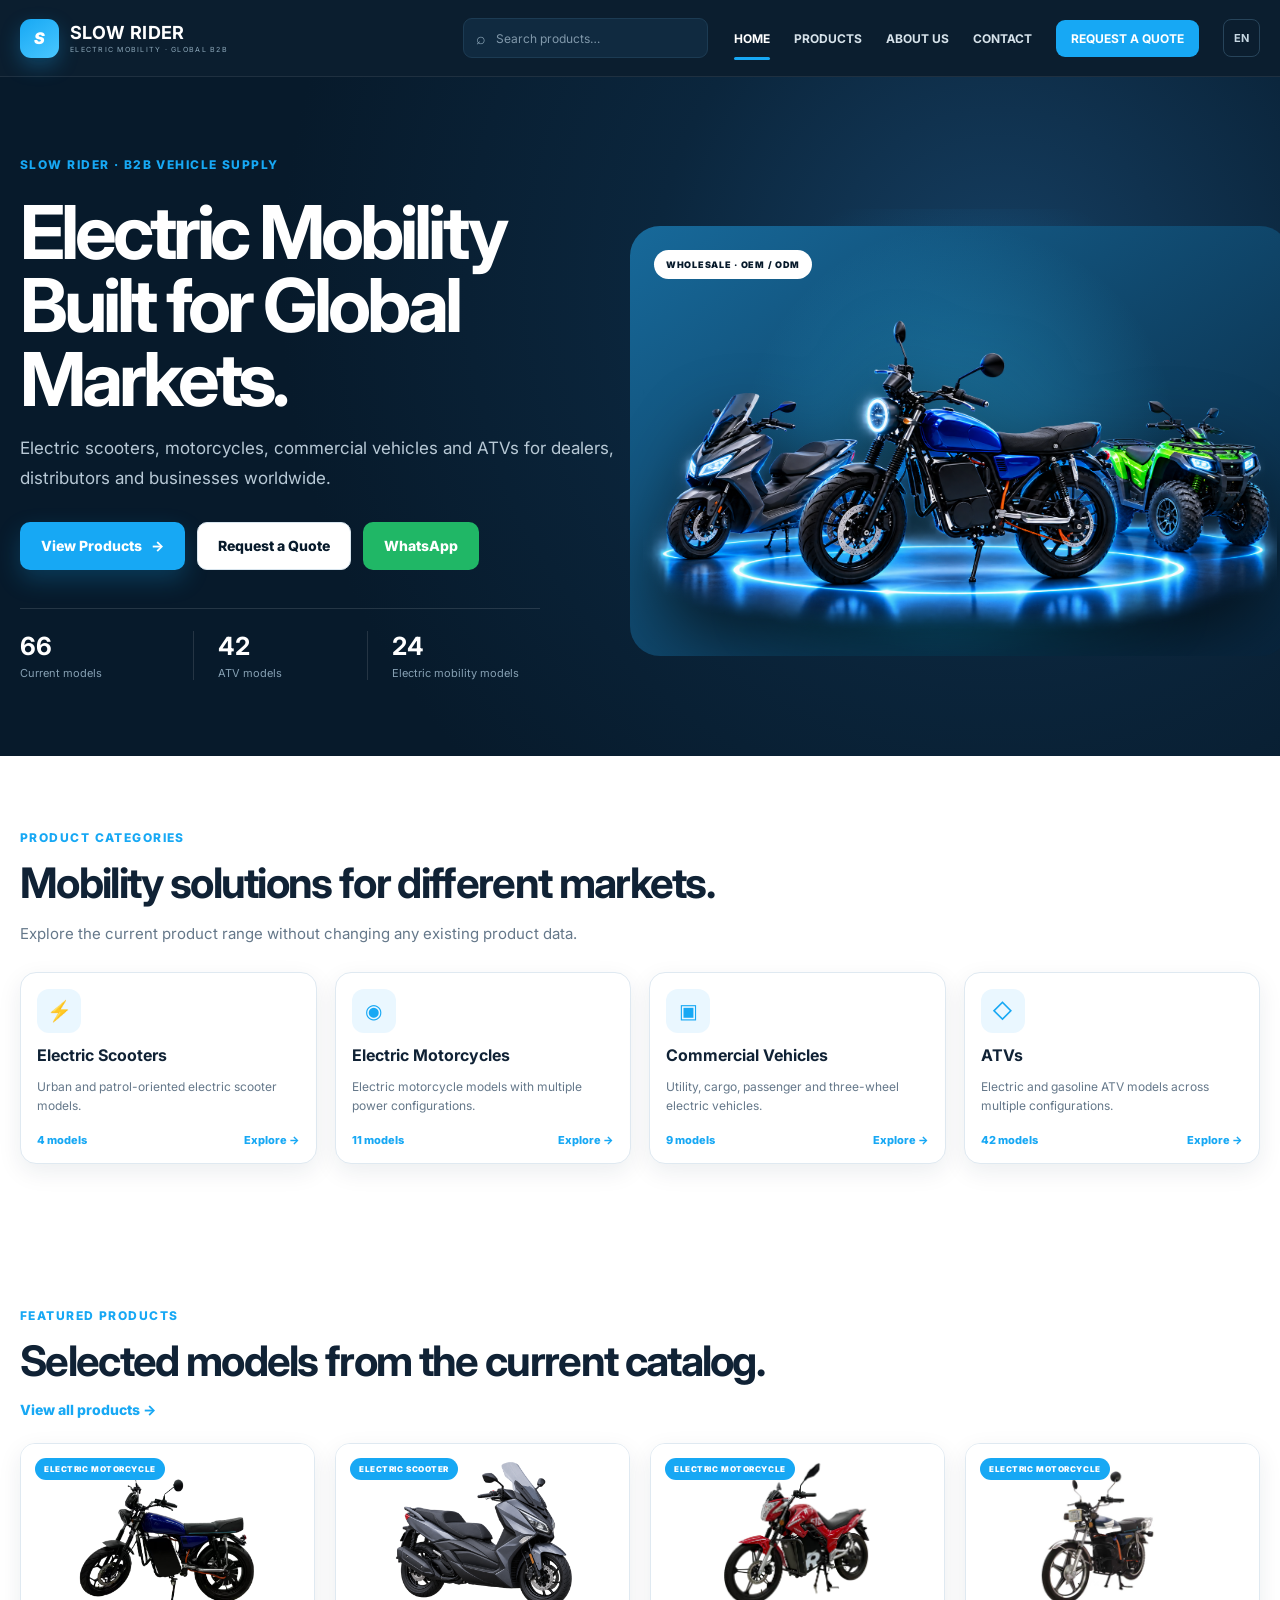
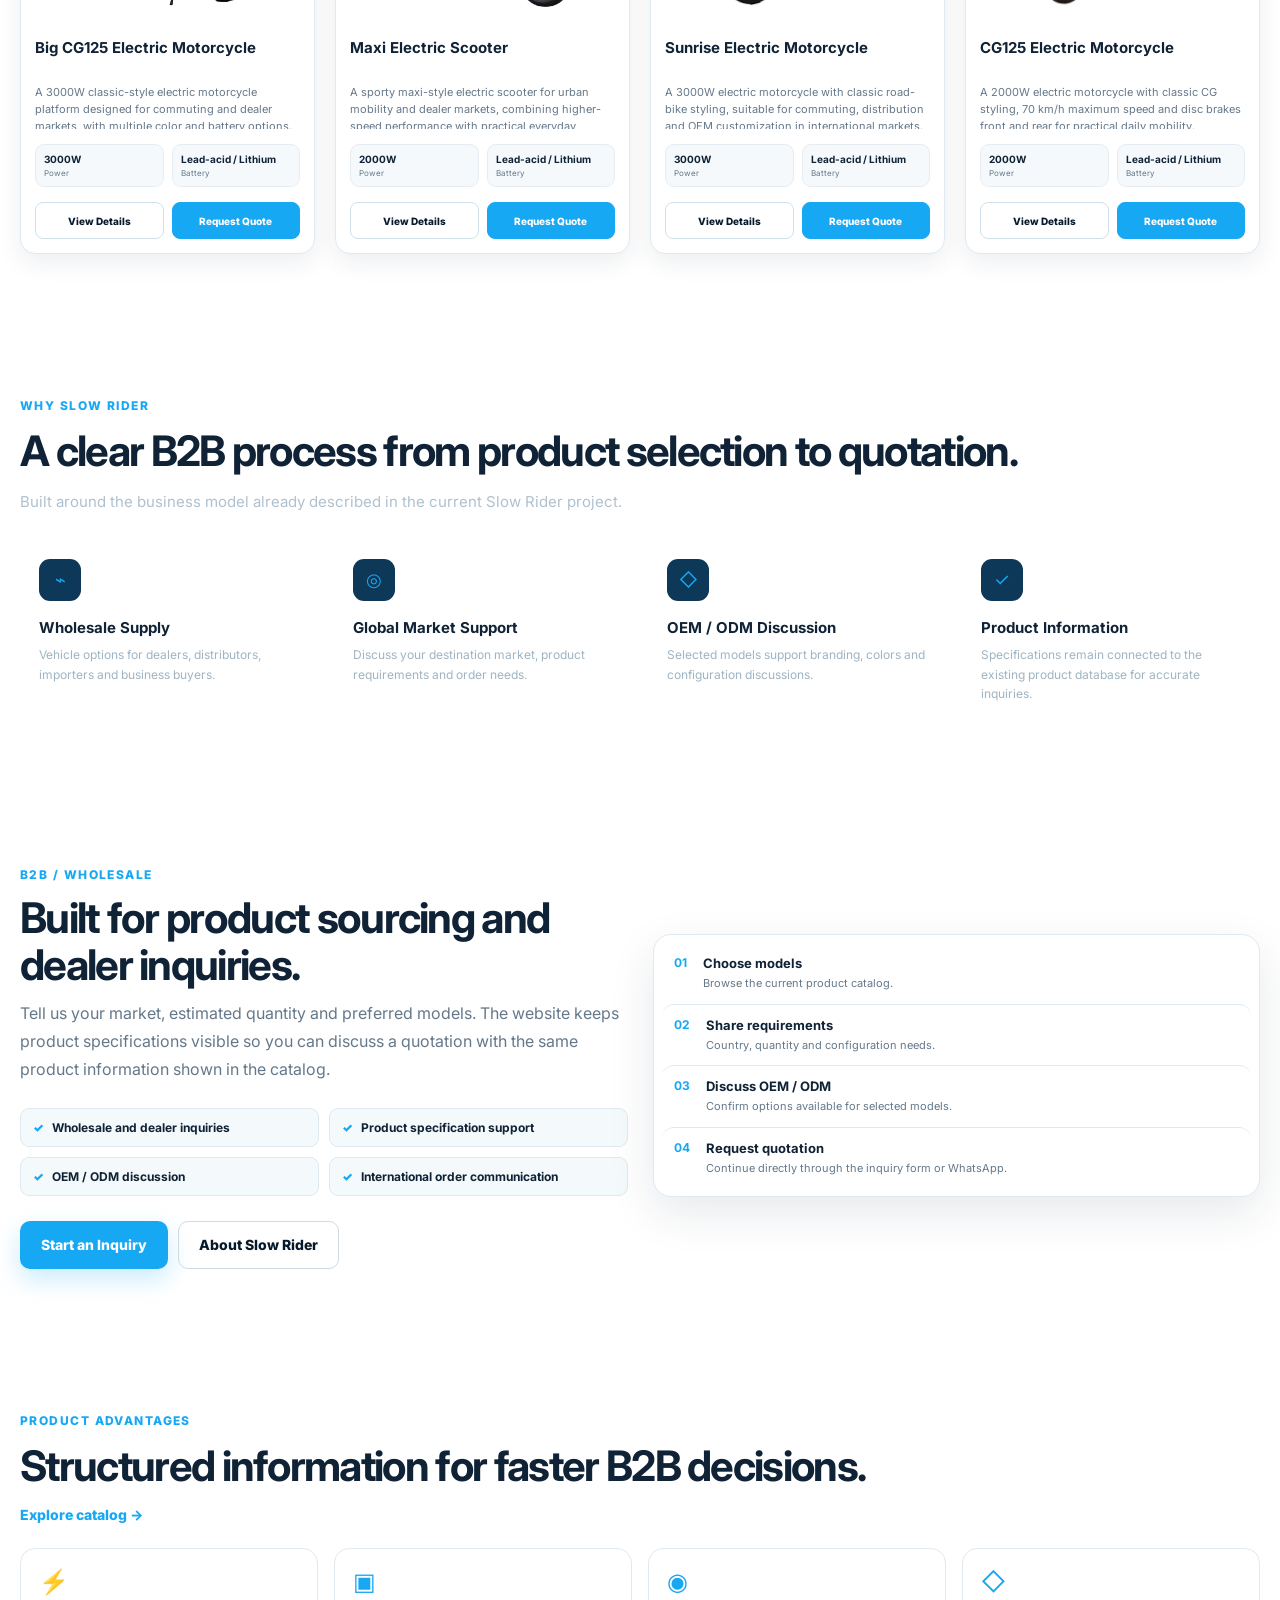
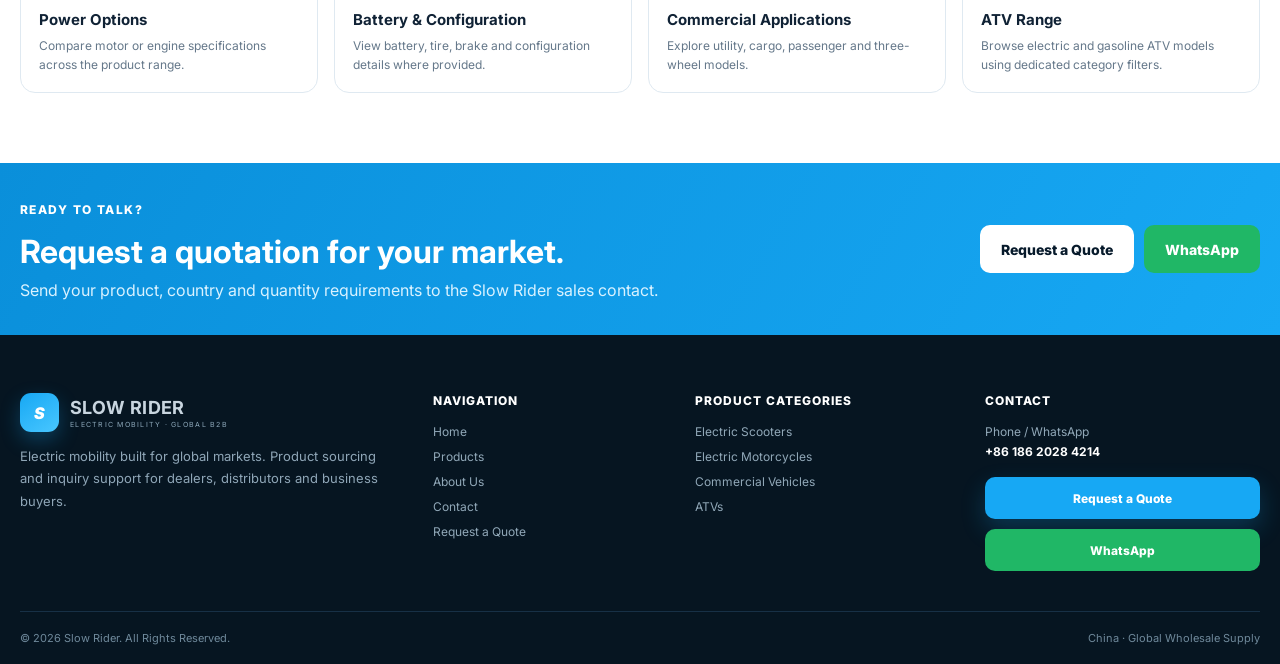
==== commit 71353f3b: "Update index.html" ====
--- a/index.html
+++ b/index.html
@@ -7,7 +7,7 @@
 <link rel="preconnect" href="https://fonts.googleapis.com">
 <link rel="preconnect" href="https://fonts.gstatic.com" crossorigin>
 <link href="https://fonts.googleapis.com/css2?family=Inter:wght@400;500;600;700;800&display=swap" rel="stylesheet">
-<link rel="stylesheet" href="style.css?v=37">
+<link rel="stylesheet" href="style.css?v=30">
 <title>Slow Rider | Electric Mobility Built for Global Markets</title>
 <meta name="description" content="Slow Rider electric scooters, motorcycles, commercial vehicles and ATVs for global B2B markets.">
 </head>
--- a/style.css
+++ b/style.css
@@ -567,22 +567,279 @@
     }
 
 }
-/* ===== MOBILE PRODUCT SPACING FIX ONLY ===== */
+
+/* ===== MOBILE PRODUCT DETAIL CLEAN FIX ===== */
 
 @media(max-width:580px){
 
+    .product-detail-shell{
+        overflow-x:hidden !important;
+    }
+
+
     .product-top{
-        padding-bottom:15px !important;
-    }
-
-    .feature-strip{
+        display:block !important;
+    }
+
+
+    .product-gallery-main{
+        width:100% !important;
+        height:300px !important;
+    }
+
+
+    .product-gallery-main img{
+        width:100% !important;
+        height:260px !important;
+        object-fit:contain !important;
+    }
+
+
+    .product-info-panel{
+        width:100% !important;
+        overflow:hidden !important;
+    }
+
+
+    .product-info-panel h1{
+        font-size:28px !important;
+        line-height:1.15 !important;
+        word-break:normal !important;
+    }
+
+
+    .product-description{
+        font-size:14px !important;
+        line-height:1.6 !important;
+    }
+
+
+    .detail-spec-cards{
+        display:grid !important;
         grid-template-columns:1fr 1fr !important;
-        margin:15px 0 !important;
-    }
-
-    .product-lower{
-        margin-bottom:20px !important;
-        gap:15px !important;
-    }
-
-}
+        gap:10px !important;
+    }
+
+
+    .detail-spec-card{
+        min-width:0 !important;
+        overflow:hidden !important;
+    }
+
+
+    .detail-spec-card strong{
+        font-size:13px !important;
+        white-space:normal !important;
+        overflow-wrap:break-word !important;
+    }
+
+
+    .detail-options{
+        grid-template-columns:1fr !important;
+    }
+
+
+    .detail-actions{
+        grid-template-columns:1fr !important;
+    }
+
+
+    .detail-actions .btn{
+        width:100% !important;
+    }
+
+}
+/* ===== FINAL MOBILE BUTTON WIDTH FIX ===== */
+
+@media(max-width:580px){
+
+    .detail-actions{
+        display:flex !important;
+        flex-direction:column !important;
+        gap:10px !important;
+        width:100% !important;
+        padding:0 !important;
+    }
+
+
+    .detail-actions a{
+        display:flex !important;
+        width:100% !important;
+        max-width:100% !important;
+        margin:0 !important;
+        box-sizing:border-box !important;
+        justify-content:center !important;
+    }
+
+}
+/* =========================================
+   FINAL MOBILE HOMEPAGE HEIGHT FIX
+   ONLY HOME PAGE
+========================================= */
+
+@media(max-width:580px){
+
+    body[data-page="home"] .section{
+        padding:32px 0 !important;
+    }
+
+
+    body[data-page="home"] .section-head{
+        margin-bottom:16px !important;
+    }
+
+
+    body[data-page="home"] .section-head h2{
+        font-size:28px !important;
+        line-height:1.15 !important;
+        margin:6px 0 10px !important;
+    }
+
+
+    body[data-page="home"] .section-head p{
+        font-size:13px !important;
+        line-height:1.5 !important;
+    }
+
+
+    /* category */
+    body[data-page="home"] .category-showcase article{
+        padding:16px !important;
+    }
+
+    body[data-page="home"] .category-showcase p{
+        min-height:0 !important;
+        height:auto !important;
+    }
+
+
+    /* product cards */
+    body[data-page="home"] .product-card-media{
+        height:180px !important;
+    }
+
+
+    body[data-page="home"] .product-card-body{
+        padding:14px !important;
+    }
+
+
+    body[data-page="home"] .product-card-body h3{
+        min-height:0 !important;
+        height:auto !important;
+        margin-bottom:6px !important;
+    }
+
+
+    body[data-page="home"] .product-card-body>p{
+        height:auto !important;
+        max-height:none !important;
+    }
+
+
+    /* process */
+    body[data-page="home"] .b2b-split{
+        gap:25px !important;
+    }
+
+
+    body[data-page="home"] .process-panel{
+        padding:8px !important;
+    }
+
+
+    body[data-page="home"] .process-row{
+        padding:12px !important;
+    }
+
+
+    /* feature cards */
+    body[data-page="home"] .feature-card-grid article{
+        padding:18px !important;
+    }
+
+
+    /* CTA */
+    body[data-page="home"] .cta-band{
+        padding:35px 0 !important;
+    }
+
+}
+        line-height:1.15 !important;
+        margin:6px 0 10px !important;
+    }
+
+
+    body[data-page="home"] .section-head p{
+        font-size:13px !important;
+        line-height:1.5 !important;
+    }
+
+
+    /* category cards */
+    body[data-page="home"] .category-showcase article{
+        padding:16px !important;
+    }
+
+
+    body[data-page="home"] .category-showcase h3{
+        margin:12px 0 6px !important;
+    }
+
+
+    body[data-page="home"] .category-showcase p{
+        min-height:auto !important;
+    }
+
+
+    /* featured products */
+    body[data-page="home"] .product-card-media{
+        height:180px !important;
+    }
+
+
+    body[data-page="home"] .product-card-body{
+        padding:14px !important;
+    }
+
+
+    body[data-page="home"] .product-card-body>p{
+        height:auto !important;
+        max-height:45px !important;
+    }
+
+
+    /* why slow rider */
+    body[data-page="home"] .advantage-grid article{
+        padding:18px !important;
+    }
+
+
+    /* process section */
+    body[data-page="home"] .b2b-split{
+        gap:25px !important;
+    }
+
+
+    body[data-page="home"] .process-panel{
+        padding:8px !important;
+    }
+
+
+    body[data-page="home"] .process-row{
+        padding:12px !important;
+    }
+
+
+    /* feature cards bottom */
+    body[data-page="home"] .feature-card-grid article{
+        padding:18px !important;
+    }
+
+
+    /* CTA */
+    body[data-page="home"] .cta-band{
+        padding:35px 0 !important;
+    }
+
+}
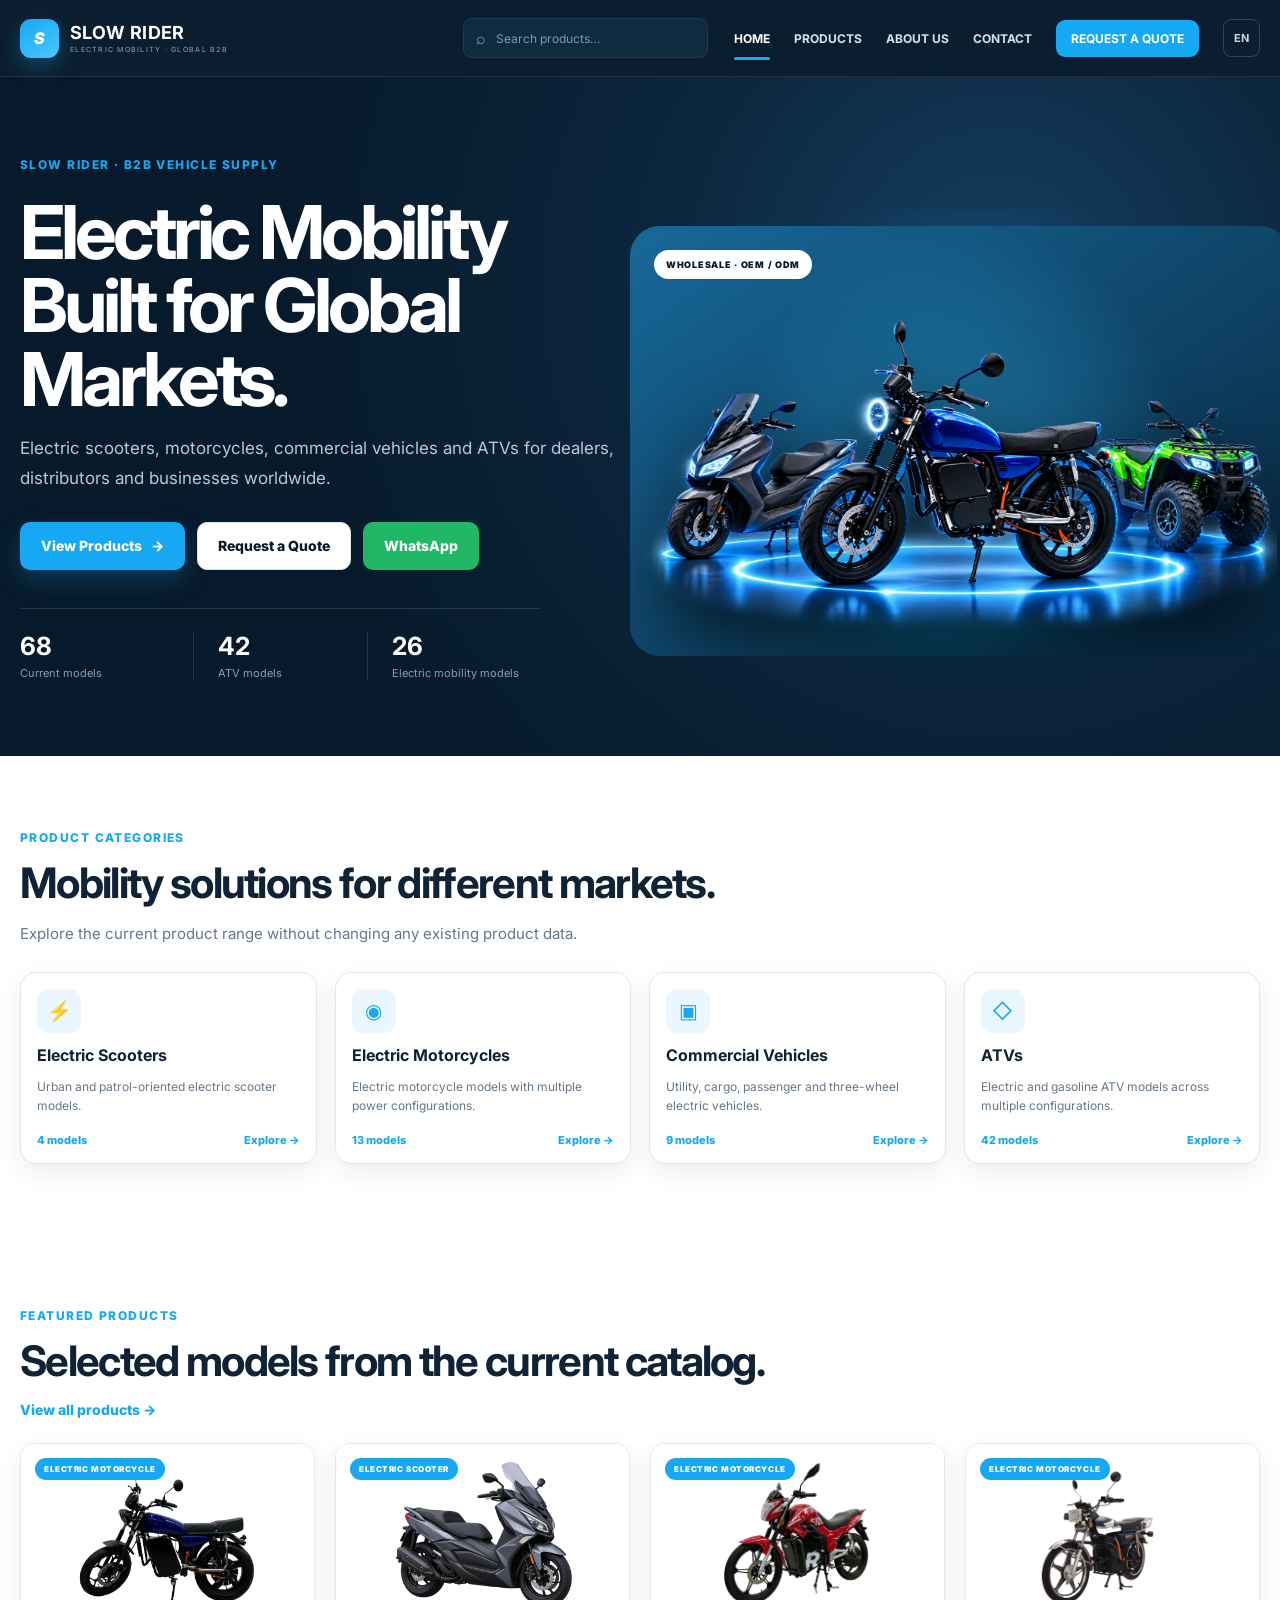
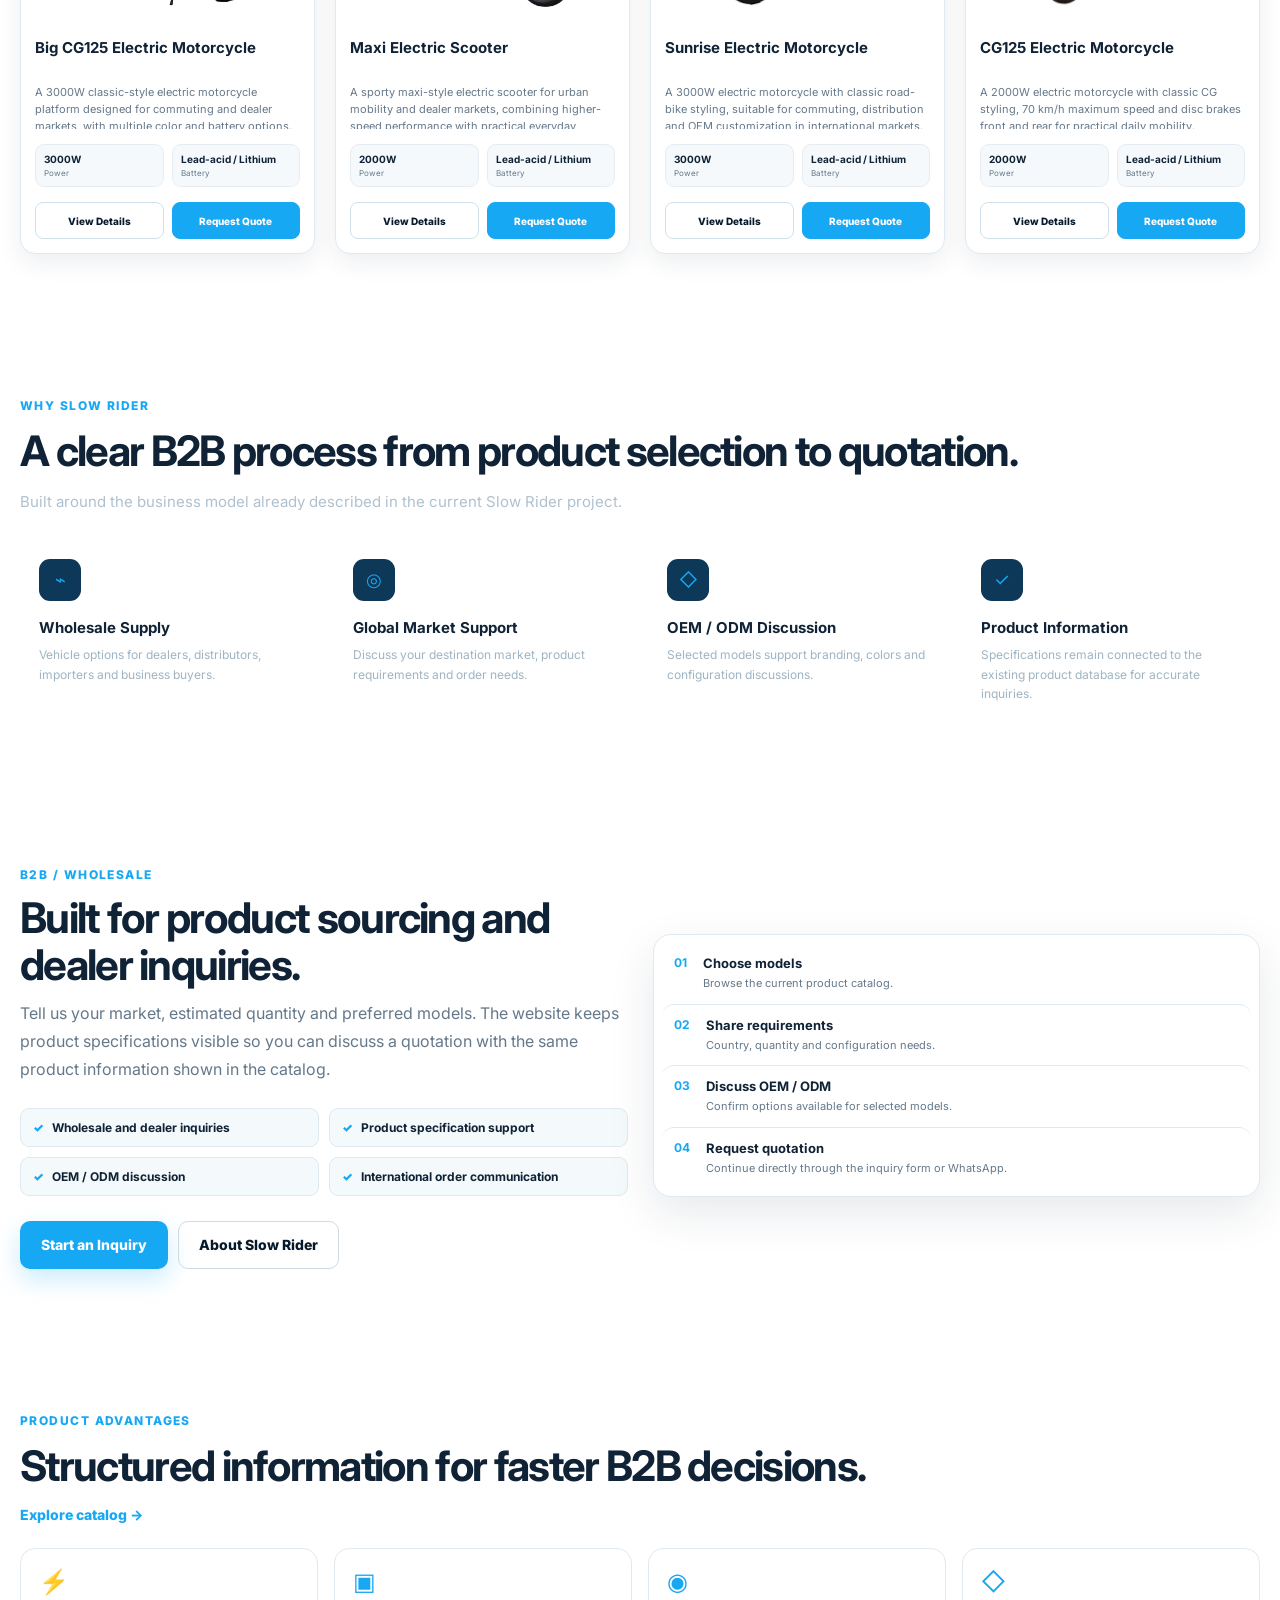
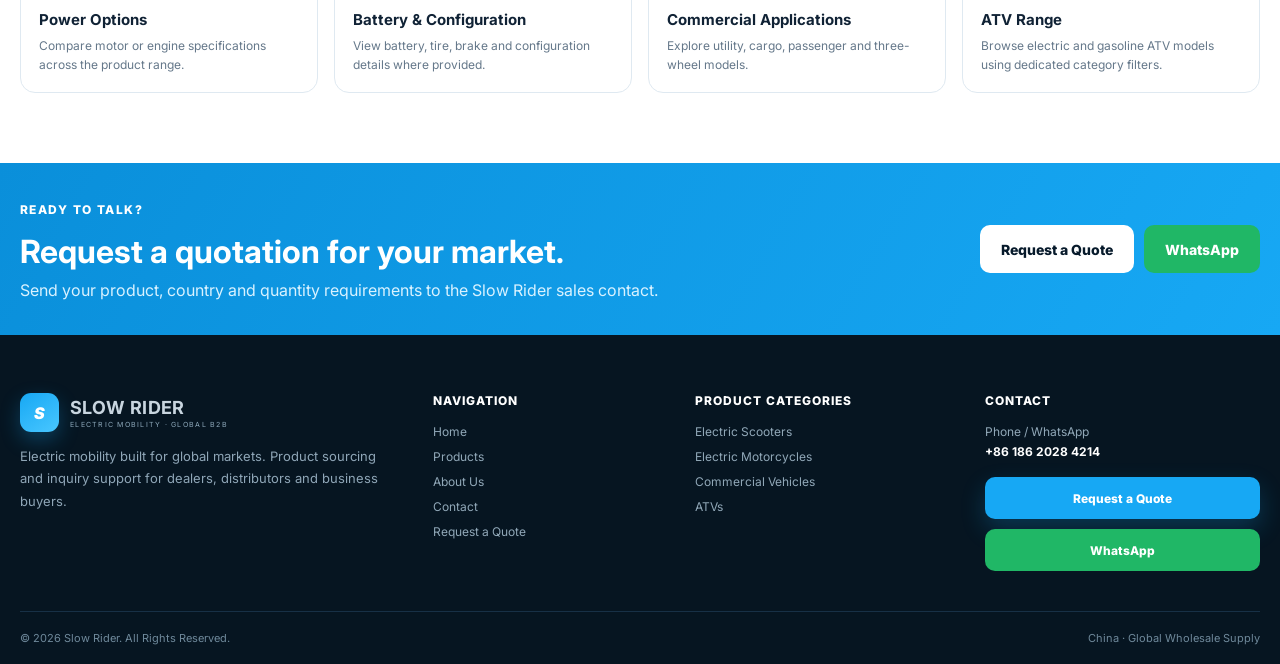
==== commit bbaa9689: "Update stylesheet version in index.html" ====
--- a/index.html
+++ b/index.html
@@ -7,7 +7,7 @@
 <link rel="preconnect" href="https://fonts.googleapis.com">
 <link rel="preconnect" href="https://fonts.gstatic.com" crossorigin>
 <link href="https://fonts.googleapis.com/css2?family=Inter:wght@400;500;600;700;800&display=swap" rel="stylesheet">
-<link rel="stylesheet" href="style.css?v=30">
+<link rel="stylesheet" href="style.css?v=35">
 <title>Slow Rider | Electric Mobility Built for Global Markets</title>
 <meta name="description" content="Slow Rider electric scooters, motorcycles, commercial vehicles and ATVs for global B2B markets.">
 </head>
--- a/style.css
+++ b/style.css
@@ -843,3 +843,116 @@
     }
 
 }
+/* =====================================
+   HOME MOBILE HERO COMPACT
+   ONLY HOME PAGE
+===================================== */
+
+@media(max-width:580px){
+
+    body[data-page="home"] .hero-home{
+        padding-top:20px !important;
+        padding-bottom:25px !important;
+    }
+
+
+    body[data-page="home"] .hero-copy{
+        gap:12px !important;
+    }
+
+
+    body[data-page="home"] .hero-copy h1{
+        font-size:32px !important;
+        line-height:1.05 !important;
+        margin-bottom:8px !important;
+    }
+
+
+    body[data-page="home"] .hero-copy p{
+        font-size:13px !important;
+        line-height:1.45 !important;
+        margin-bottom:12px !important;
+    }
+
+
+    body[data-page="home"] .hero-actions{
+        gap:8px !important;
+        margin-top:10px !important;
+    }
+
+
+    body[data-page="home"] .hero-actions .btn{
+        height:34px !important;
+        font-size:12px !important;
+        padding:0 12px !important;
+    }
+
+
+    body[data-page="home"] .hero-proof{
+        margin-top:15px !important;
+        margin-bottom:15px !important;
+    }
+
+
+    body[data-page="home"] .hero-proof strong{
+        font-size:20px !important;
+    }
+
+
+    body[data-page="home"] .hero-proof span{
+        font-size:10px !important;
+    }
+
+
+    body[data-page="home"] .hero-showcase{
+        margin-top:10px !important;
+    }
+
+
+    body[data-page="home"] .hero-composite{
+        max-height:220px !important;
+        object-fit:contain !important;
+    }
+
+}
+/* =====================================
+   MOBILE HOME PROCESS COMPACT
+   ONLY HOMEPAGE
+===================================== */
+
+@media(max-width:580px){
+
+    body[data-page="home"] .process-panel{
+        padding:10px !important;
+        gap:8px !important;
+    }
+
+
+    body[data-page="home"] .process-row{
+        padding:10px !important;
+        margin-bottom:8px !important;
+        gap:10px !important;
+        min-height:0 !important;
+    }
+
+
+    body[data-page="home"] .process-row b{
+        font-size:14px !important;
+        width:28px !important;
+        height:28px !important;
+    }
+
+
+    body[data-page="home"] .process-row strong{
+        font-size:13px !important;
+        line-height:1.3 !important;
+    }
+
+
+    body[data-page="home"] .process-row span{
+        font-size:11px !important;
+        line-height:1.35 !important;
+        margin-top:2px !important;
+    }
+
+}
